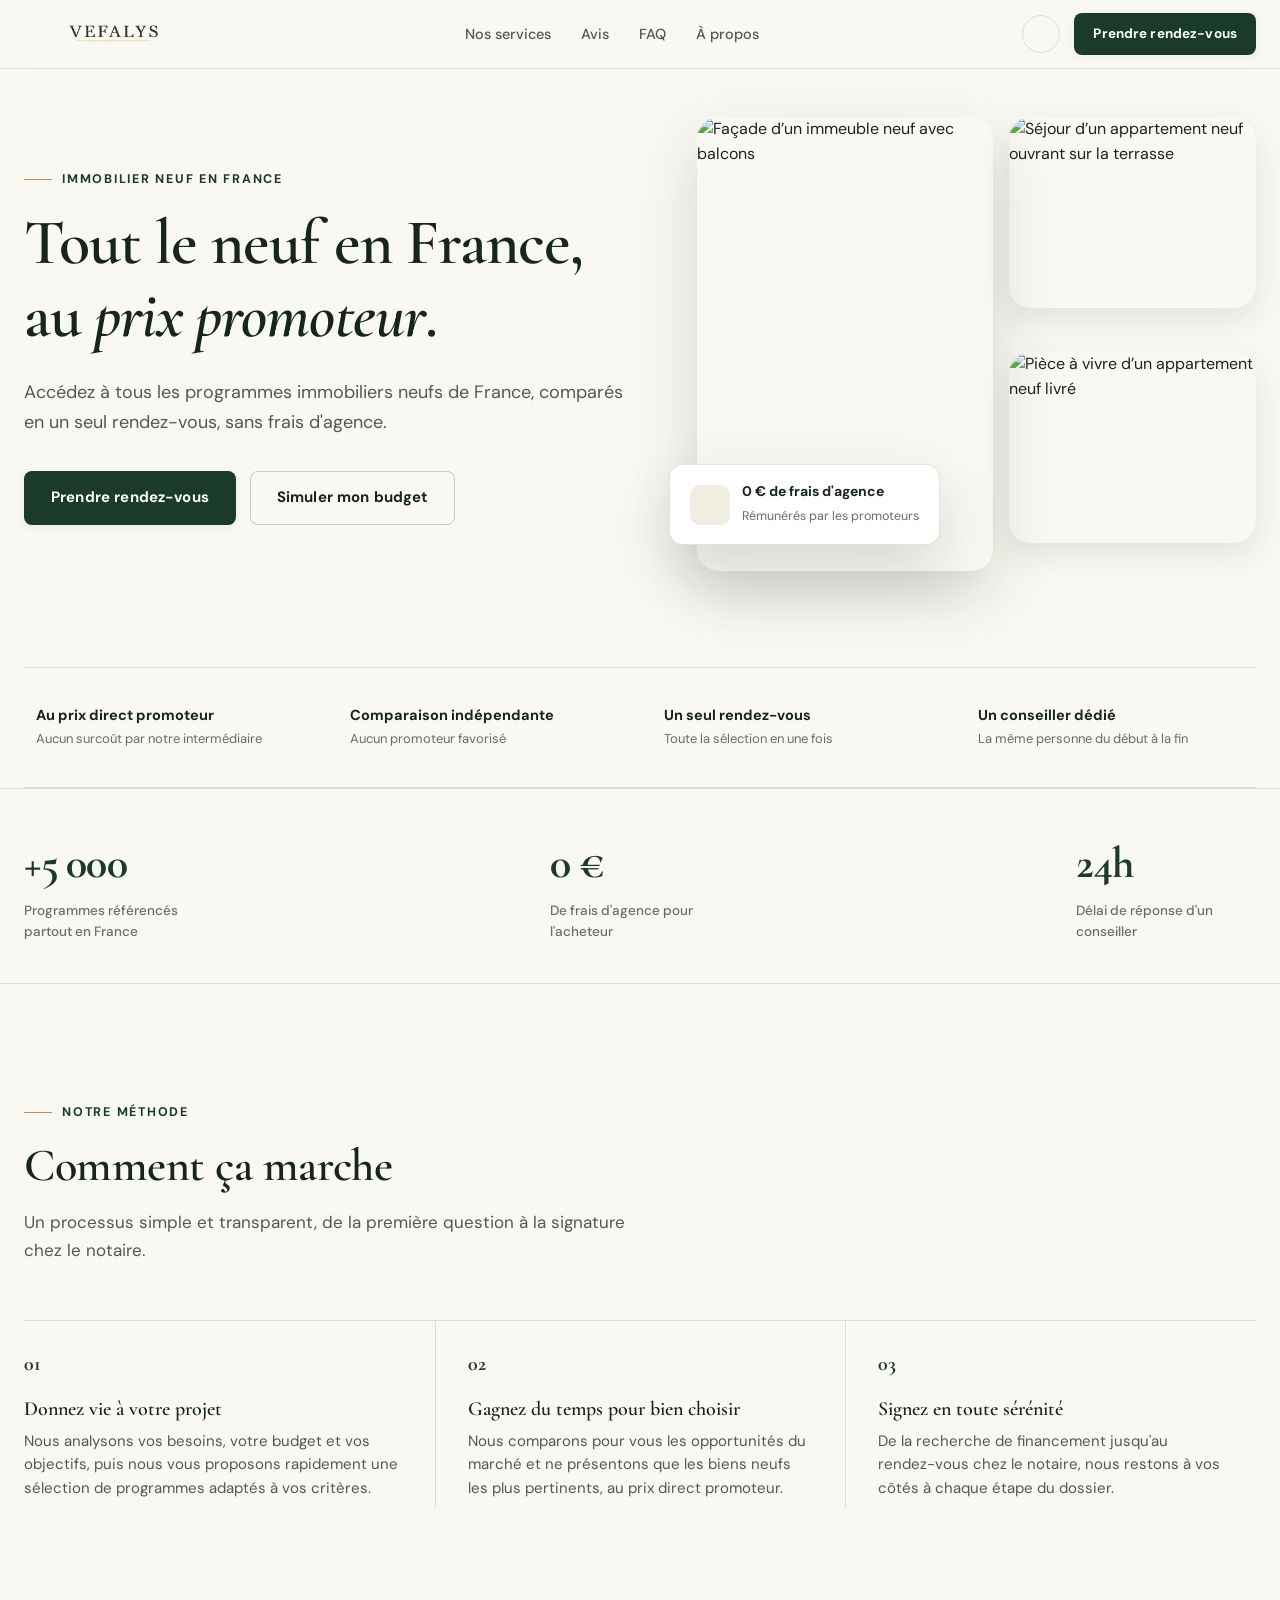
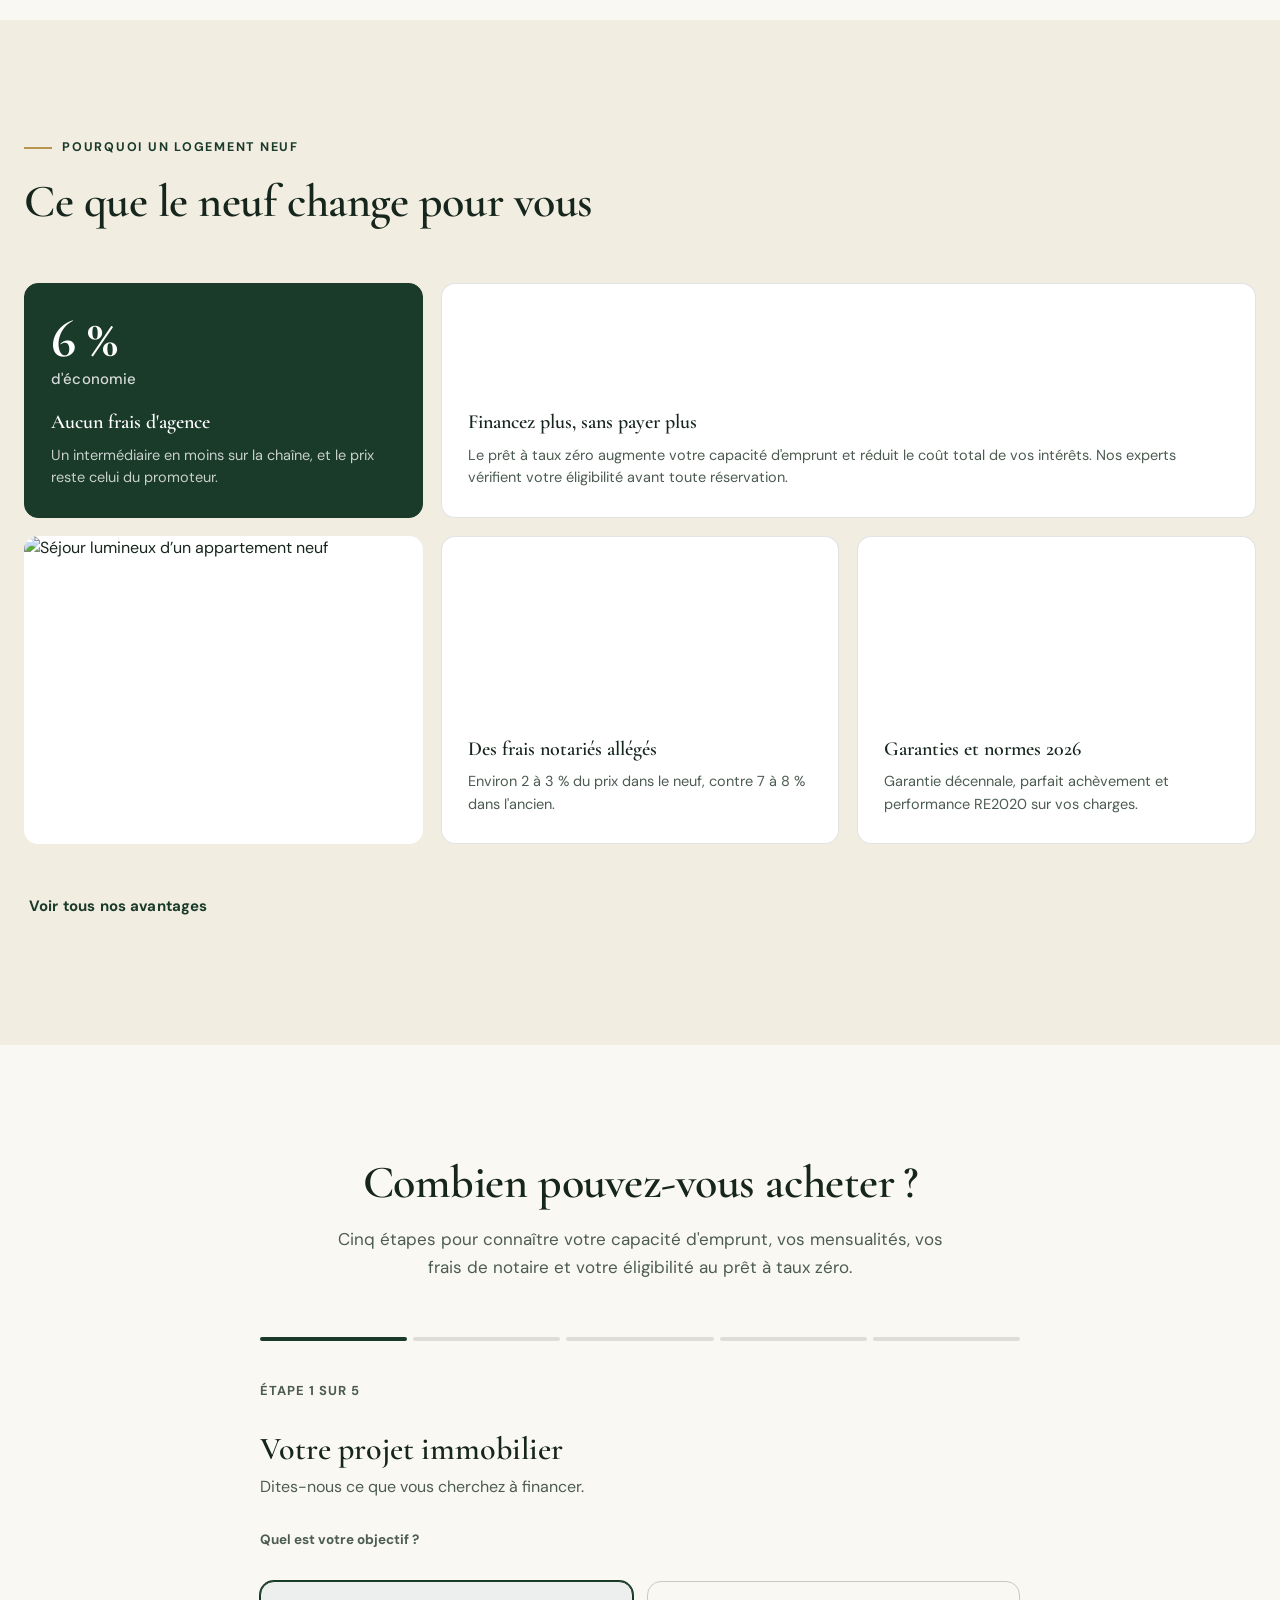
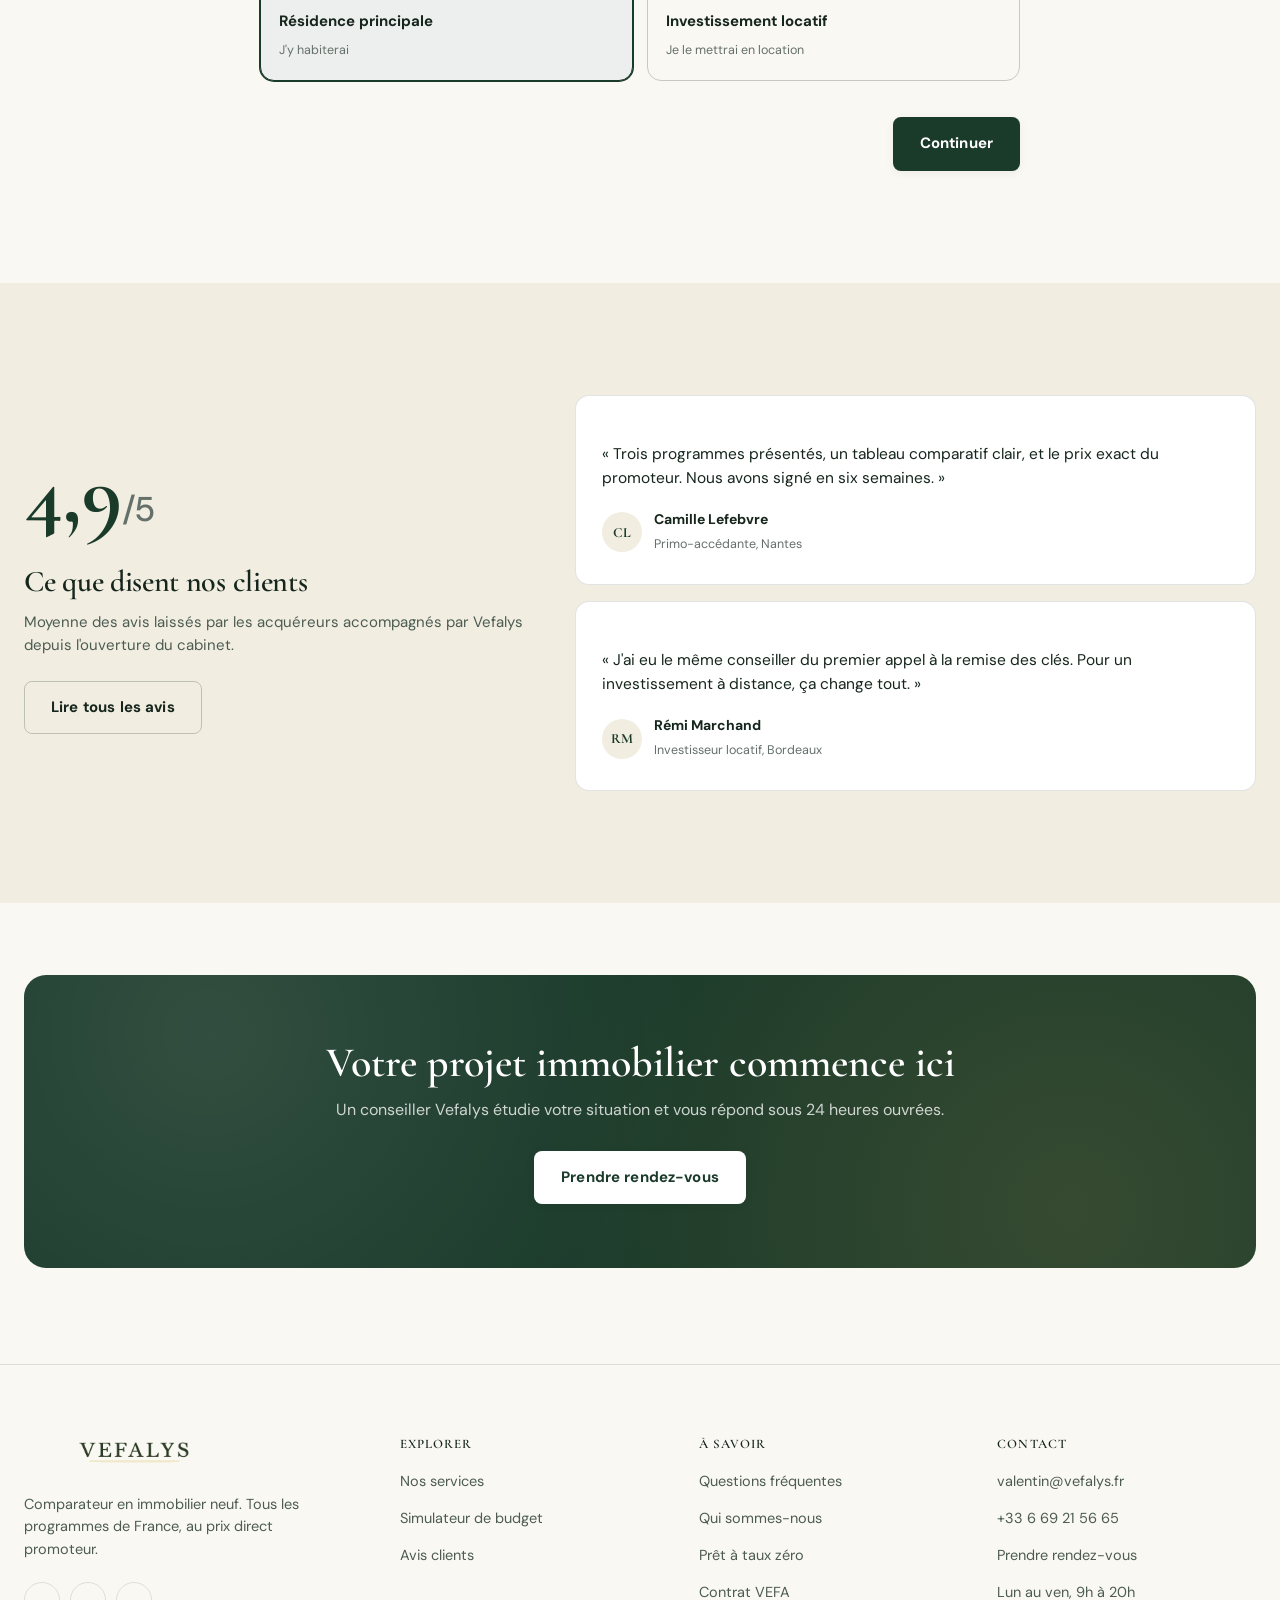
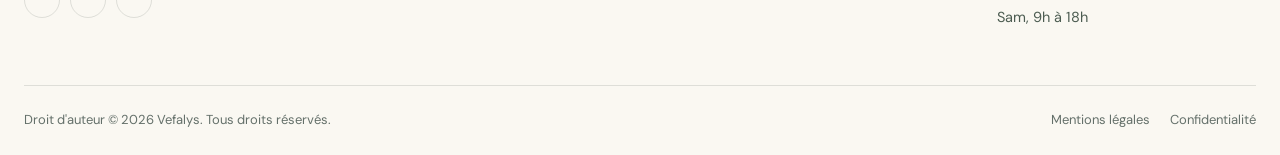
==== index.html @ 4f464bca "Simulateur : case « frais de notaire offerts » Nouvelle case a cocher a l'etape 2, sous le prix du b" ====
<!doctype html>
<html lang="fr">
<head>
<meta charset="utf-8">
<meta name="viewport" content="width=device-width, initial-scale=1">
<title>Vefalys | Immobilier neuf en France au prix promoteur</title>
<meta name="description" content="Accédez à tous les programmes immobiliers neufs de France au prix direct promoteur, sans frais d'agence. Comparaison, financement et accompagnement jusqu'à la signature.">
<link rel="canonical" href="https://vefalys.fr/">
<meta property="og:title" content="Vefalys | Immobilier neuf en France au prix promoteur">
<meta property="og:description" content="Tous les programmes neufs de France, comparés en un seul rendez-vous. Sans frais d'agence.">
<meta property="og:type" content="website">
<meta property="og:locale" content="fr_FR">
<link rel="icon" href="assets/img/favicon.svg" type="image/svg+xml">
<link rel="icon" href="favicon.ico" sizes="32x32">
<link rel="preconnect" href="https://fonts.googleapis.com">
<link rel="preconnect" href="https://fonts.gstatic.com" crossorigin>
<link rel="preconnect" href="https://images.unsplash.com">
<link href="https://fonts.googleapis.com/css2?family=Cormorant+Garamond:ital,wght@0,400;0,500;0,600;0,700;1,600&family=DM+Sans:ital,opsz,wght@0,9..40,400;0,9..40,500;0,9..40,700;1,9..40,400&display=swap" rel="stylesheet">
<link rel="stylesheet" href="https://unpkg.com/@phosphor-icons/web@2.1.1/src/regular/style.css">
<link rel="stylesheet" href="https://unpkg.com/@phosphor-icons/web@2.1.1/src/fill/style.css">
<link rel="stylesheet" href="assets/css/style.css?v=20261028">
<script type="application/ld+json">
{
  "@context": "https://schema.org",
  "@type": "RealEstateAgent",
  "name": "Vefalys",
  "description": "Comparateur en immobilier neuf : accès à tous les programmes neufs de France au prix direct promoteur.",
  "url": "https://vefalys.fr/",
  "telephone": "+33669215665",
  "email": "valentin@vefalys.fr",
  "areaServed": "France",
  "priceRange": "Sans frais d'agence",
  "address": {
    "@type": "PostalAddress",
    "streetAddress": "58 rue de Monceau",
    "postalCode": "75008",
    "addressLocality": "Paris",
    "addressCountry": "FR"
  },
  "openingHours": ["Mo-Fr 09:00-20:00", "Sa 09:00-18:00"]
}
</script>
</head>
<body>
<a class="skip-link" href="#main">Aller au contenu</a>
<div id="header-sentinel"></div>

<header class="site-header">
  <div class="container">
    <a href="index.html" class="brand" aria-label="Vefalys, retour à l'accueil"><img src="assets/img/vefalys.png" alt="Vefalys" width="309" height="45"></a>
    <nav class="main-nav" aria-label="Navigation principale">
      <a href="services.html" data-nav-link>Nos services</a>
      <a href="avis.html" data-nav-link>Avis</a>
      <a href="faq.html" data-nav-link>FAQ</a>
      <a href="a-propos.html" data-nav-link>À propos</a>
    </nav>
    <div class="header-actions">
      <button class="theme-toggle" data-theme-toggle aria-label="Basculer le thème clair ou sombre">
        <i class="ph ph-sun" aria-hidden="true"></i><i class="ph ph-moon" aria-hidden="true"></i>
      </button>
      <a href="contact.html" class="btn btn-primary btn-sm">Prendre rendez-vous</a>
      <button class="nav-toggle" data-nav-toggle aria-label="Ouvrir le menu" aria-expanded="false">
        <span></span><span></span><span></span>
      </button>
    </div>
  </div>
</header>

<nav class="mobile-nav" data-mobile-nav aria-label="Navigation mobile">
  <a href="services.html">Nos services</a>
  <a href="avis.html">Avis clients</a>
  <a href="faq.html">FAQ</a>
  <a href="a-propos.html">À propos</a>
  <a href="contact.html" class="btn btn-primary">Prendre rendez-vous</a>
</nav>

<main id="main">

  <!-- Hero -->
  <section class="hero">
    <div class="container">
      <div class="hero-grid">
        <div class="hero-content" data-reveal>
          <span class="eyebrow">Immobilier neuf en France</span>
          <h1>Tout le neuf en France, au <em>prix promoteur</em>.</h1>
          <p class="lede">Accédez à tous les programmes immobiliers neufs de France, comparés en un seul rendez-vous, sans frais d'agence.</p>
          <div class="hero-actions">
            <a href="contact.html" class="btn btn-primary">Prendre rendez-vous</a>
            <a href="#simulateur" class="btn btn-outline">Simuler mon budget</a>
          </div>
        </div>
        <div class="hero-visual" data-reveal>
          <div class="ph-tall">
            <img src="https://images.unsplash.com/photo-1574362848149-11496d93a7c7?auto=format&fit=crop&w=760&h=1160&q=80"
                 alt="Façade d’un immeuble neuf avec balcons" width="760" height="1160" fetchpriority="high">
          </div>
          <div class="ph-a">
            <img src="https://images.unsplash.com/photo-1503174971373-b1f69850bded?auto=format&fit=crop&w=560&h=430&q=80"
                 alt="Séjour d’un appartement neuf ouvrant sur la terrasse" width="560" height="430">
          </div>
          <div class="ph-b">
            <img src="https://images.unsplash.com/photo-1618221195710-dd6b41faaea6?auto=format&fit=crop&w=560&h=430&q=80"
                 alt="Pièce à vivre d’un appartement neuf livré" width="560" height="430">
          </div>
          <div class="hero-float-card">
            <span class="ico"><i class="ph ph-seal-check" aria-hidden="true"></i></span>
            <div>
              <strong>0 € de frais d'agence</strong>
              <span>Rémunérés par les promoteurs</span>
            </div>
          </div>
        </div>
      </div>
    </div>
  </section>

  <!-- Trust strip -->
  <section>
    <div class="container">
      <ul class="trust-strip" data-reveal-group>
        <li class="trust-item">
          <i class="ph ph-tag" aria-hidden="true"></i>
          <div><strong>Au prix direct promoteur</strong><span>Aucun surcoût par notre intermédiaire</span></div>
        </li>
        <li class="trust-item">
          <i class="ph ph-scales" aria-hidden="true"></i>
          <div><strong>Comparaison indépendante</strong><span>Aucun promoteur favorisé</span></div>
        </li>
        <li class="trust-item">
          <i class="ph ph-calendar-check" aria-hidden="true"></i>
          <div><strong>Un seul rendez-vous</strong><span>Toute la sélection en une fois</span></div>
        </li>
        <li class="trust-item">
          <i class="ph ph-user-focus" aria-hidden="true"></i>
          <div><strong>Un conseiller dédié</strong><span>La même personne du début à la fin</span></div>
        </li>
      </ul>
    </div>
  </section>

  <!-- Stats -->
  <section class="stats-bar">
    <div class="container">
      <div class="stat">
        <div class="num"><span data-count="5000" data-prefix="+">+5 000</span></div>
        <p class="label">Programmes référencés partout en France</p>
      </div>
      <div class="stat">
        <div class="num"><span data-count="0" data-suffix=" €">0 €</span></div>
        <p class="label">De frais d'agence pour l'acheteur</p>
      </div>
      <div class="stat">
        <div class="num"><span data-count="24" data-suffix="h">24h</span></div>
        <p class="label">Délai de réponse d'un conseiller</p>
      </div>
    </div>
  </section>

  <!-- Méthode -->
  <section class="section">
    <div class="container">
      <div class="section-head" data-reveal>
        <span class="eyebrow">Notre méthode</span>
        <h2 class="h-section">Comment ça marche</h2>
        <p class="lede">Un processus simple et transparent, de la première question à la signature chez le notaire.</p>
      </div>
      <div class="steps" data-reveal-group>
        <div class="step">
          <span class="num">01</span>
          <h3>Donnez vie à votre projet</h3>
          <p>Nous analysons vos besoins, votre budget et vos objectifs, puis nous vous proposons rapidement une sélection de programmes adaptés à vos critères.</p>
        </div>
        <div class="step">
          <span class="num">02</span>
          <h3>Gagnez du temps pour bien choisir</h3>
          <p>Nous comparons pour vous les opportunités du marché et ne présentons que les biens neufs les plus pertinents, au prix direct promoteur.</p>
        </div>
        <div class="step">
          <span class="num">03</span>
          <h3>Signez en toute sérénité</h3>
          <p>De la recherche de financement jusqu'au rendez-vous chez le notaire, nous restons à vos côtés à chaque étape du dossier.</p>
        </div>
      </div>
    </div>
  </section>

  <!-- Avantages du neuf -->
  <section class="section" style="background: var(--bg-dim);">
    <div class="container">
      <div class="section-head" data-reveal>
        <span class="eyebrow">Pourquoi un logement neuf</span>
        <h2 class="h-section">Ce que le neuf change pour vous</h2>
      </div>

      <div class="bento" data-reveal-group>
        <div class="bento-cell bento-cell--accent">
          <span class="big">6&#8239;%<small>d'économie</small></span>
          <h3>Aucun frais d'agence</h3>
          <p>Un intermédiaire en moins sur la chaîne, et le prix reste celui du promoteur.</p>
        </div>
        <div class="bento-cell bento-cell--wide">
          <span class="ico"><i class="ph ph-percent" aria-hidden="true"></i></span>
          <h3>Financez plus, sans payer plus</h3>
          <p>Le prêt à taux zéro augmente votre capacité d'emprunt et réduit le coût total de vos intérêts. Nos experts vérifient votre éligibilité avant toute réservation.</p>
        </div>
        <div class="bento-cell bento-cell--media">
          <img src="https://images.unsplash.com/photo-1567767292278-a4f21aa2d36e?auto=format&fit=crop&w=620&h=480&q=78" alt="Séjour lumineux d’un appartement neuf" loading="lazy" width="620" height="480">
        </div>
        <div class="bento-cell">
          <span class="ico"><i class="ph ph-scroll" aria-hidden="true"></i></span>
          <h3>Des frais notariés allégés</h3>
          <p>Environ 2 à 3 % du prix dans le neuf, contre 7 à 8 % dans l'ancien.</p>
        </div>
        <div class="bento-cell">
          <span class="ico"><i class="ph ph-shield-check" aria-hidden="true"></i></span>
          <h3>Garanties et normes 2026</h3>
          <p>Garantie décennale, parfait achèvement et performance RE2020 sur vos charges.</p>
        </div>
      </div>

      <div style="margin-top: 36px;" data-reveal>
        <a href="services.html" class="btn btn-ghost">Voir tous nos avantages <i class="ph ph-arrow-right" aria-hidden="true"></i></a>
      </div>
    </div>
  </section>

  <!-- Simulateur de budget -->
  <section class="section" id="simulateur">
    <div class="container">
      <div class="section-head section-head--center" data-reveal>
        <h2 class="h-section">Combien pouvez-vous acheter&#8239;?</h2>
        <p class="lede">Cinq étapes pour connaître votre capacité d'emprunt, vos mensualités, vos frais de notaire et votre éligibilité au prêt à taux zéro.</p>
      </div>
      <div data-simulateur-mount>
        <noscript>
          <p class="text-center"><a href="financement.html" class="btn btn-primary">Ouvrir le simulateur de budget</a></p>
        </noscript>
      </div>
    </div>
  </section>

  <!-- Avis -->
  <section class="section" style="background: var(--bg-dim);">
    <div class="container">
      <div class="rating-split">
        <div class="rating-block" data-reveal>
          <div class="score">4,9<small>/5</small></div>
          <div class="stars" aria-label="Note de 4,9 sur 5">
            <i class="ph-fill ph-star" aria-hidden="true"></i><i class="ph-fill ph-star" aria-hidden="true"></i><i class="ph-fill ph-star" aria-hidden="true"></i><i class="ph-fill ph-star" aria-hidden="true"></i><i class="ph-fill ph-star-half" aria-hidden="true"></i>
          </div>
          <h2 class="h-section" style="font-size: 30px; margin-bottom: 12px;">Ce que disent nos clients</h2>
          <p>Moyenne des avis laissés par les acquéreurs accompagnés par Vefalys depuis l'ouverture du cabinet.</p>
          <div style="margin-top: 24px;">
            <a href="avis.html" class="btn btn-outline">Lire tous les avis</a>
          </div>
        </div>
        <div class="quote-stack" data-reveal-group>
          <article class="card testimonial-card">
            <div class="stars" aria-label="5 sur 5"><i class="ph-fill ph-star"></i><i class="ph-fill ph-star"></i><i class="ph-fill ph-star"></i><i class="ph-fill ph-star"></i><i class="ph-fill ph-star"></i></div>
            <blockquote>« Trois programmes présentés, un tableau comparatif clair, et le prix exact du promoteur. Nous avons signé en six semaines. »</blockquote>
            <div class="who">
              <span class="avatar">CL</span>
              <div><strong>Camille Lefebvre</strong><span>Primo-accédante, Nantes</span></div>
            </div>
          </article>
          <article class="card testimonial-card">
            <div class="stars" aria-label="5 sur 5"><i class="ph-fill ph-star"></i><i class="ph-fill ph-star"></i><i class="ph-fill ph-star"></i><i class="ph-fill ph-star"></i><i class="ph-fill ph-star"></i></div>
            <blockquote>« J'ai eu le même conseiller du premier appel à la remise des clés. Pour un investissement à distance, ça change tout. »</blockquote>
            <div class="who">
              <span class="avatar">RM</span>
              <div><strong>Rémi Marchand</strong><span>Investisseur locatif, Bordeaux</span></div>
            </div>
          </article>
        </div>
      </div>
    </div>
  </section>

  <!-- CTA -->
  <section class="section--tight" style="padding-bottom: 96px;">
    <div class="container">
      <div class="cta-banner" data-reveal>
        <h2>Votre projet immobilier commence ici</h2>
        <p>Un conseiller Vefalys étudie votre situation et vous répond sous 24 heures ouvrées.</p>
        <a href="contact.html" class="btn btn-primary">Prendre rendez-vous</a>
      </div>
    </div>
  </section>

</main>

<footer class="site-footer">
  <div class="container">
    <div class="footer-grid">
      <div class="footer-brand">
        <a href="index.html" class="brand" aria-label="Vefalys, retour à l'accueil"><img src="assets/img/vefalys.png" alt="Vefalys" width="309" height="45"></a>
        <p>Comparateur en immobilier neuf. Tous les programmes de France, au prix direct promoteur.</p>
        <div class="footer-social">
          <a href="https://www.linkedin.com" aria-label="LinkedIn" rel="noopener"><i class="ph ph-linkedin-logo" aria-hidden="true"></i></a>
          <a href="https://www.instagram.com" aria-label="Instagram" rel="noopener"><i class="ph ph-instagram-logo" aria-hidden="true"></i></a>
          <a href="mailto:valentin@vefalys.fr" aria-label="Envoyer un e-mail"><i class="ph ph-envelope-simple" aria-hidden="true"></i></a>
        </div>
      </div>
      <div class="footer-col">
        <h4>Explorer</h4>
        <ul>
          <li><a href="services.html">Nos services</a></li>
          <li><a href="financement.html">Simulateur de budget</a></li>
          <li><a href="avis.html">Avis clients</a></li>
        </ul>
      </div>
      <div class="footer-col">
        <h4>À savoir</h4>
        <ul>
          <li><a href="faq.html">Questions fréquentes</a></li>
          <li><a href="a-propos.html">Qui sommes-nous</a></li>
          <li><a href="faq.html#financement">Prêt à taux zéro</a></li>
          <li><a href="faq.html#juridique">Contrat VEFA</a></li>
        </ul>
      </div>
      <div class="footer-col">
        <h4>Contact</h4>
        <ul>
          <li><a href="mailto:valentin@vefalys.fr">valentin@vefalys.fr</a></li>
          <li><a href="tel:+33669215665">+33 6 69 21 56 65</a></li>
          <li><a href="contact.html">Prendre rendez-vous</a></li>
          <li><span style="font-size:14.5px;color:var(--ink-soft)">Lun au ven, 9h à 20h<br>Sam, 9h à 18h</span></li>
        </ul>
      </div>
    </div>
    <div class="footer-bottom">
      <span>Droit d'auteur &copy; <span data-year>2026</span> Vefalys. Tous droits réservés.</span>
      <div class="legal-links">
        <a href="mentions-legales.html">Mentions légales</a>
        <a href="confidentialite.html">Confidentialité</a>
      </div>
    </div>
  </div>
</footer>

<script src="assets/js/main.js?v=20261028"></script>
<script src="assets/js/zonage-abc.js?v=20261028"></script>
<script src="assets/js/simulateur.js?v=20261028"></script>
</body>
</html>
---- assets/css/style.css ----
/* ==========================================================================
   Vefalys - Design system
   Brand: deep forest green + Cormorant Garamond (display) + DM Sans (body)
   ========================================================================== */

:root {
  /* Brand palette (light) */
  --bg: #faf8f2;
  --bg-dim: #f1ede1;
  --surface: #ffffff;
  --surface-raised: #ffffff;
  --ink: #16261d;
  --ink-soft: #4c5c51;
  --ink-faint: #64706a;
  --line: rgba(22, 38, 29, 0.12);
  --line-strong: rgba(22, 38, 29, 0.22);

  --forest-950: #0c1a12;
  --forest-900: #132a1d;
  --forest-800: #1a3a2a;
  --forest-700: #234a36;
  --forest-600: #2d5c44;
  --forest-500: #3c7154;

  --amber: #b8944f;
  --amber-soft: #e4d4ab;
  --rose: #9a4b3f;

  --accent: var(--forest-800);
  --accent-ink: #ffffff;
  --on-accent-soft: rgba(255, 255, 255, 0.78);

  --success: #2d5c44;
  --error: #9a3f3f;

  --radius-sm: 8px;
  --radius-md: 14px;
  --radius-lg: 22px;
  --radius-full: 999px;

  --shadow-sm: 0 2px 10px rgba(19, 42, 29, 0.06);
  --shadow-md: 0 12px 32px rgba(19, 42, 29, 0.10);
  --shadow-lg: 0 24px 64px rgba(19, 42, 29, 0.16);

  --font-display: "Cormorant Garamond", "Iowan Old Style", serif;
  --font-body: "DM Sans", "Segoe UI", system-ui, sans-serif;

  --container: 1280px;
  --ease: cubic-bezier(0.16, 1, 0.3, 1);
}

:root[data-theme="dark"] {
  --bg: #0e1912;
  --bg-dim: #0a140e;
  --surface: #14251b;
  --surface-raised: #182b20;
  --ink: #f2f0e6;
  --ink-soft: #b9c4ba;
  --ink-faint: #93a099;
  --line: rgba(242, 240, 230, 0.12);
  --line-strong: rgba(242, 240, 230, 0.22);

  --accent: #4f8567;
  --accent-ink: #0c1a12;
  --on-accent-soft: rgba(12, 26, 18, 0.72);

  --error: #e0918d;
  --amber: #d8b978;
  --shadow-sm: 0 2px 10px rgba(0, 0, 0, 0.24);
  --shadow-md: 0 12px 32px rgba(0, 0, 0, 0.32);
  --shadow-lg: 0 24px 64px rgba(0, 0, 0, 0.5);
}

/* Le thème clair est le défaut du site : le sombre ne s'applique qu'au choix
   explicite du visiteur, jamais d'après la préférence du système. */

/* ---------- Reset ---------- */
*, *::before, *::after { box-sizing: border-box; }
* { margin: 0; }
html { scroll-behavior: smooth; scroll-padding-top: 100px; -webkit-text-size-adjust: 100%; }
@media (prefers-reduced-motion: reduce) {
  html { scroll-behavior: auto; }
  *, *::before, *::after {
    animation-duration: 0.01ms !important;
    animation-iteration-count: 1 !important;
    transition-duration: 0.01ms !important;
    scroll-behavior: auto !important;
  }
}
body {
  font-family: var(--font-body);
  background: var(--bg);
  color: var(--ink);
  line-height: 1.55;
  -webkit-font-smoothing: antialiased;
  overflow-x: hidden;
  transition: background 0.4s var(--ease), color 0.4s var(--ease);
}
img, picture, video { max-width: 100%; display: block; }
[hidden] { display: none !important; }
a { color: inherit; text-decoration: none; }
button { font: inherit; color: inherit; background: none; border: none; cursor: pointer; }
input, textarea, select { font: inherit; color: inherit; }
ul { list-style: none; padding: 0; }
h1, h2, h3, h4 { font-family: var(--font-display); font-weight: 600; line-height: 1.12; color: var(--ink); }
svg { display: block; }

::selection { background: var(--accent); color: var(--accent-ink); }

/* ---------- Layout ---------- */
.container {
  width: 100%;
  max-width: var(--container);
  margin-inline: auto;
  padding-inline: 24px;
}
@media (max-width: 640px) {
  .container { padding-inline: 20px; }
}

section { position: relative; }
.section { padding-block: 112px; }
.section--tight { padding-block: 72px; }
@media (max-width: 900px) {
  .section { padding-block: 72px; }
  .section--tight { padding-block: 48px; }
}

.section-head {
  max-width: 640px;
  margin-bottom: 56px;
}
.section-head--center { margin-inline: auto; text-align: center; }
@media (max-width: 640px) {
  .section-head { margin-bottom: 36px; }
}

.eyebrow {
  display: inline-flex;
  align-items: center;
  gap: 10px;
  font-size: 12.5px;
  font-weight: 700;
  letter-spacing: 0.14em;
  text-transform: uppercase;
  color: var(--accent);
  margin-bottom: 18px;
}
.eyebrow::before {
  content: "";
  width: 28px;
  height: 1.5px;
  background: var(--amber);
}

h2.h-section {
  font-size: clamp(30px, 4vw, 46px);
  letter-spacing: -0.01em;
}
p.lede {
  margin-top: 16px;
  font-size: 17px;
  color: var(--ink-soft);
  max-width: 58ch;
  line-height: 1.65;
}
.section-head--center p.lede { margin-inline: auto; }

.grid { display: grid; gap: 24px; }
.grid-2 { grid-template-columns: repeat(2, 1fr); }
.grid-3 { grid-template-columns: repeat(3, 1fr); }
.grid-4 { grid-template-columns: repeat(4, 1fr); }
@media (max-width: 980px) {
  .grid-3, .grid-4 { grid-template-columns: repeat(2, 1fr); }
}
@media (max-width: 640px) {
  .grid-2, .grid-3, .grid-4 { grid-template-columns: 1fr; }
}

/* ---------- Buttons ---------- */
.btn {
  display: inline-flex;
  align-items: center;
  justify-content: center;
  gap: 8px;
  white-space: nowrap;
  padding: 14px 26px;
  border-radius: var(--radius-sm);
  font-size: 15px;
  font-weight: 700;
  letter-spacing: 0.01em;
  transition: transform 0.35s var(--ease), box-shadow 0.35s var(--ease), background 0.3s var(--ease), border-color 0.3s var(--ease), color 0.3s var(--ease);
  border: 1.5px solid transparent;
}
.btn:active { transform: scale(0.97); }
.btn-primary {
  background: var(--accent);
  color: var(--accent-ink);
  box-shadow: var(--shadow-sm);
}
.btn-primary:hover { transform: translateY(-2px); box-shadow: var(--shadow-md); }
.btn-outline {
  background: transparent;
  border-color: var(--line-strong);
  color: var(--ink);
}
.btn-outline:hover { border-color: var(--accent); background: var(--surface); transform: translateY(-2px); }
.btn-ghost {
  background: transparent;
  color: var(--accent);
  padding-inline: 4px;
}
.btn-ghost svg { transition: transform 0.3s var(--ease); }
.btn-ghost:hover svg { transform: translateX(4px); }
.btn-sm { padding: 10px 18px; font-size: 13.5px; }
.btn-block { width: 100%; }
.btn[disabled] { opacity: 0.5; cursor: not-allowed; }
.btn[disabled]:hover { transform: none; box-shadow: none; }

/* ---------- Header ---------- */
.site-header {
  position: sticky;
  top: 0;
  z-index: 100;
  background: color-mix(in srgb, var(--bg) 88%, transparent);
  backdrop-filter: blur(14px) saturate(140%);
  -webkit-backdrop-filter: blur(14px) saturate(140%);
  border-bottom: 1px solid transparent;
  transition: border-color 0.4s var(--ease), background 0.4s var(--ease), padding 0.35s var(--ease);
}
.site-header .container {
  display: flex;
  align-items: center;
  justify-content: space-between;
  height: 84px;
  transition: height 0.35s var(--ease);
}
.site-header.is-scrolled { border-bottom-color: var(--line); }
.site-header.is-scrolled .container { height: 68px; }

.brand {
  display: inline-flex;
  align-items: center;
  flex-shrink: 0;
  transition: opacity 0.3s var(--ease);
}
.brand:hover { opacity: 0.78; }
.brand img {
  height: 30px;
  width: auto;
  transition: height 0.35s var(--ease);
}
.site-header.is-scrolled .brand img { height: 26px; }
.site-footer .brand img { height: 32px; }
.mobile-nav .brand img { height: 28px; }
@media (max-width: 640px) {
  .brand img, .site-footer .brand img { height: 26px; }
}
/* Le logo est un lettrage vert foncé : on l'éclaircit sur fond sombre. */
:root[data-theme="dark"] .brand img { filter: invert(1) hue-rotate(180deg) brightness(1.65); }

.main-nav { display: flex; align-items: center; gap: 30px; }
.main-nav a {
  font-size: 14.5px;
  font-weight: 500;
  color: var(--ink-soft);
  position: relative;
  padding-block: 4px;
  transition: color 0.25s var(--ease);
}
.main-nav a::after {
  content: "";
  position: absolute;
  left: 0; right: 100%;
  bottom: -2px;
  height: 1.5px;
  background: var(--accent);
  transition: right 0.3s var(--ease);
}
.main-nav a:hover { color: var(--ink); }
.main-nav a:hover::after, .main-nav a.is-active::after { right: 0; }
.main-nav a.is-active { color: var(--ink); font-weight: 700; }

.header-actions { display: flex; align-items: center; gap: 14px; }

.theme-toggle {
  width: 38px; height: 38px;
  display: grid; place-items: center;
  border-radius: var(--radius-full);
  border: 1px solid var(--line);
  color: var(--ink-soft);
  transition: border-color 0.3s var(--ease), color 0.3s var(--ease), transform 0.3s var(--ease);
}
.theme-toggle:hover { color: var(--accent); border-color: var(--accent); transform: rotate(14deg); }
.theme-toggle .ph-moon { display: none; }
:root[data-theme="dark"] .theme-toggle .ph-sun { display: none; }
:root[data-theme="dark"] .theme-toggle .ph-moon { display: block; }

.nav-toggle {
  display: none;
  width: 42px; height: 42px;
  border-radius: var(--radius-sm);
  border: 1px solid var(--line);
  align-items: center; justify-content: center;
  flex-direction: column; gap: 4px;
}
.nav-toggle span {
  width: 18px; height: 1.6px;
  background: var(--ink);
  transition: transform 0.3s var(--ease), opacity 0.3s var(--ease);
}
.nav-toggle.is-open span:nth-child(1) { transform: translateY(5.6px) rotate(45deg); }
.nav-toggle.is-open span:nth-child(2) { opacity: 0; }
.nav-toggle.is-open span:nth-child(3) { transform: translateY(-5.6px) rotate(-45deg); }

@media (max-width: 980px) {
  .main-nav { display: none; }
  .header-actions .btn-primary { display: none; }
  .nav-toggle { display: flex; }
}

.mobile-nav {
  position: fixed;
  inset: 0;
  z-index: 99;
  background: var(--bg);
  padding: 100px 28px 40px;
  display: flex;
  flex-direction: column;
  gap: 28px;
  transform: translateY(-100%);
  opacity: 0;
  visibility: hidden;
  transition: transform 0.5s var(--ease), opacity 0.4s var(--ease), visibility 0.5s;
}
.mobile-nav.is-open { transform: translateY(0); opacity: 1; visibility: visible; }
/* Le bouton d'appel echappe au style des liens du menu, sinon il herite
   de la couleur du texte et devient illisible sur son fond vert. */
.mobile-nav a:not(.btn) {
  font-family: var(--font-display);
  font-size: 30px;
  font-weight: 600;
  color: var(--ink);
  border-bottom: 1px solid var(--line);
  padding-bottom: 18px;
}
.mobile-nav .btn { margin-top: 8px; align-self: flex-start; }

/* ---------- Hero ---------- */
.hero {
  padding-top: clamp(28px, 4vw, 48px);
  padding-bottom: 96px;
}
.hero-grid {
  display: grid;
  grid-template-columns: 1.05fr 0.95fr;
  gap: 56px;
  align-items: center;
}
@media (max-width: 980px) {
  .hero-grid { grid-template-columns: 1fr; gap: 40px; }
}

.hero-content h1 {
  font-size: clamp(38px, 5.1vw, 64px);
  letter-spacing: -0.015em;
}
.hero-content h1 { line-height: 1.14; }
/* italique: garde la garde au sol pour les jambages (p, y, q) */
.hero-content h1 em { font-style: italic; font-weight: 600; padding-bottom: 0.08em; display: inline-block; }
.hero-content p.lede { font-size: 18px; margin-top: 20px; }

.hero-checks { margin-top: 28px; display: grid; gap: 12px; }
.hero-checks li { display: flex; align-items: center; gap: 10px; font-size: 15px; color: var(--ink-soft); font-weight: 500; }
.hero-checks .ph-check-circle { color: var(--accent); font-size: 19px; flex-shrink: 0; }

.hero-actions { display: flex; gap: 14px; margin-top: 34px; flex-wrap: wrap; }

.hero-visual {
  position: relative;
  display: grid;
  grid-template-columns: 1.2fr 1fr;
  gap: 16px;
}
.hero-visual .ph-tall {
  grid-row: span 2;
  border-radius: var(--radius-lg);
  overflow: hidden;
  box-shadow: var(--shadow-lg);
  aspect-ratio: 3/4.6;
}
.hero-visual .ph-a, .hero-visual .ph-b {
  border-radius: var(--radius-lg);
  overflow: hidden;
  box-shadow: var(--shadow-md);
  aspect-ratio: 4/3.1;
}
.hero-visual img { width: 100%; height: 100%; object-fit: cover; transition: transform 0.8s var(--ease); }
.hero-visual a:hover img, .hero-visual div:hover img { transform: scale(1.05); }

.hero-float-card {
  position: absolute;
  left: -28px;
  bottom: 26px;
  background: var(--surface);
  border-radius: var(--radius-md);
  box-shadow: var(--shadow-lg);
  padding: 16px 20px;
  display: flex;
  align-items: center;
  gap: 12px;
  border: 1px solid var(--line);
}
@media (max-width: 980px) {
  .hero-float-card { left: 16px; }
}
@media (max-width: 640px) {
  .hero-float-card { display: none; }
}
.hero-float-card .ico { width: 40px; height: 40px; border-radius: 10px; background: var(--bg-dim); display: grid; place-items: center; color: var(--accent); font-size: 20px; }
.hero-float-card strong { display: block; font-size: 14px; }
.hero-float-card span { font-size: 12.5px; color: var(--ink-faint); }

/* ---------- Stats ---------- */
.stats-bar {
  border-top: 1px solid var(--line);
  border-bottom: 1px solid var(--line);
  padding-block: 40px;
}
.stats-bar .container { display: flex; justify-content: space-between; flex-wrap: wrap; gap: 32px; }
.stat { text-align: left; }
.stat .num {
  font-family: var(--font-display);
  font-size: clamp(30px, 4vw, 44px);
  font-weight: 700;
  color: var(--accent);
  letter-spacing: -0.02em;
}
.stat .label { font-size: 13.5px; color: var(--ink-faint); font-weight: 500; margin-top: 4px; max-width: 20ch; }

/* ---------- Steps / process ---------- */
.steps {
  display: grid;
  grid-template-columns: repeat(3, 1fr);
  gap: 0;
  counter-reset: step;
}
@media (max-width: 900px) {
  .steps { grid-template-columns: 1fr; }
}
.step {
  padding: 8px 32px 8px 0;
  border-top: 1.5px solid var(--line);
  padding-top: 28px;
  position: relative;
}
.steps .step + .step { border-left: 1.5px solid var(--line); padding-left: 32px; }
@media (max-width: 900px) {
  /* Meme specificite que la regle desktop, sinon le retrait de 32 px
     subsiste et decale les etapes 2 et 3 par rapport a la premiere. */
  .steps .step + .step { border-left: none; padding-left: 0; }
  .step { padding-right: 0; }
}
.step .num {
  font-family: var(--font-display);
  font-size: 20px;
  font-weight: 700;
  color: var(--accent);
  display: block;
  margin-bottom: 18px;
}
.step h3 { font-size: 20px; margin-bottom: 10px; }
.step p { color: var(--ink-soft); font-size: 15px; }

/* ---------- Cards ---------- */
.card {
  background: var(--surface);
  border: 1px solid var(--line);
  border-radius: var(--radius-md);
  transition: transform 0.4s var(--ease), box-shadow 0.4s var(--ease), border-color 0.4s var(--ease);
}
.card:hover { transform: translateY(-5px); box-shadow: var(--shadow-md); border-color: var(--line-strong); }

.value-card { padding: 30px 26px; }
.value-card .ico {
  width: 46px; height: 46px;
  border-radius: 12px;
  background: var(--bg-dim);
  color: var(--accent);
  display: grid; place-items: center;
  font-size: 22px;
  margin-bottom: 20px;
}
.value-card h3 { font-size: 18px; margin-bottom: 8px; }
.value-card p { font-size: 14.5px; color: var(--ink-soft); }

.service-row {
  display: grid;
  grid-template-columns: 0.4fr 1fr 1fr;
  gap: 40px;
  padding-block: 52px;
  border-top: 1px solid var(--line);
  align-items: start;
}
.service-row:last-child { border-bottom: 1px solid var(--line); }
@media (max-width: 900px) {
  .service-row { grid-template-columns: 1fr; gap: 18px; }
}
.service-row .service-num { font-family: var(--font-display); font-size: 15px; font-weight: 700; color: var(--accent); letter-spacing: 0.05em; }
.service-row h3 { font-size: 26px; margin-bottom: 14px; }
.service-row .service-desc p { color: var(--ink-soft); margin-bottom: 12px; }
.service-row .service-list { display: grid; gap: 10px; }
.service-row .service-list li { display: flex; gap: 10px; font-size: 14.5px; color: var(--ink-soft); align-items: flex-start; }
.service-row .service-list .ph-check-circle { color: var(--accent); font-size: 17px; margin-top: 2px; flex-shrink: 0; }

.team-card { padding: 28px 24px; text-align: left; }
.team-card .avatar {
  width: 72px; height: 72px;
  border-radius: var(--radius-full);
  background: var(--accent);
  color: var(--accent-ink);
  display: grid; place-items: center;
  overflow: hidden;
  font-family: var(--font-display);
  font-weight: 700;
  font-size: 22px;
  margin-bottom: 18px;
}
.team-card .avatar img { width: 100%; height: 100%; object-fit: cover; }

/* Deux fiches seulement : on borne la largeur pour qu'elles gardent
   des proportions de carte et non de banniere. */
.team-grid { max-width: 840px; }
.team-card h3 { font-size: 18px; }
.team-card .role { color: var(--accent); font-size: 13px; font-weight: 700; text-transform: uppercase; letter-spacing: 0.06em; margin-top: 2px; margin-bottom: 12px; }
.team-card p { font-size: 14.5px; color: var(--ink-soft); }

.testimonial-card { padding: 28px 26px; display: flex; flex-direction: column; gap: 18px; }
.testimonial-card .stars { display: flex; gap: 3px; color: var(--amber); font-size: 16px; }
.stars .is-empty { color: var(--line-strong); }
.testimonial-card blockquote { font-size: 15.5px; color: var(--ink); line-height: 1.6; }
.testimonial-card .who { display: flex; align-items: center; gap: 12px; margin-top: auto; }
.testimonial-card .who .avatar {
  width: 40px; height: 40px; border-radius: var(--radius-full);
  background: var(--bg-dim); color: var(--accent);
  display: grid; place-items: center; font-weight: 700; font-size: 14px; font-family: var(--font-display);
}
.testimonial-card .who strong { display: block; font-size: 14px; }
.testimonial-card .who span { font-size: 12.5px; color: var(--ink-faint); }

.empty-state {
  text-align: center;
  padding: 80px 20px;
  border: 1.5px dashed var(--line-strong);
  border-radius: var(--radius-lg);
}
.empty-state .ico { font-size: 40px; color: var(--ink-faint); margin-bottom: 18px; }
.empty-state h3 { font-size: 22px; margin-bottom: 8px; }
.empty-state p { color: var(--ink-soft); margin-bottom: 20px; }

/* ---------- Forms ---------- */
.field { display: grid; gap: 8px; margin-bottom: 20px; }
.field label { font-size: 13.5px; font-weight: 700; color: var(--ink); }

.field .hint { font-size: 12.5px; color: var(--ink-faint); }
/* Les colonnes d'une ligne de formulaire alignent leurs champs par le haut,
   pour qu'un champ sans aide n'etire pas la ligne. */
.row-2 > .field { align-content: start; margin-bottom: 0; }
.row-2 { margin-bottom: 20px; }
.field .error-msg { font-size: 12.5px; color: var(--error); display: none; align-items: center; gap: 5px; }
.field.has-error .error-msg { display: flex; }
.field.has-error input, .field.has-error select, .field.has-error textarea { border-color: var(--error); }

.input, textarea.input, select.input {
  width: 100%;
  padding: 13px 16px;
  border-radius: var(--radius-sm);
  border: 1.5px solid var(--line-strong);
  background: var(--surface);
  color: var(--ink);
  font-size: 15px;
  transition: border-color 0.25s var(--ease), box-shadow 0.25s var(--ease);
}
.input::placeholder { color: var(--ink-faint); }
.input:focus, textarea.input:focus, select.input:focus {
  outline: none;
  border-color: var(--accent);
  box-shadow: 0 0 0 4px color-mix(in srgb, var(--accent) 16%, transparent);
}
select.input { appearance: none; background-image: url("data:image/svg+xml,%3Csvg xmlns='http://www.w3.org/2000/svg' width='14' height='9'%3E%3Cpath d='M1 1l6 6 6-6' stroke='%234c5c51' stroke-width='1.6' fill='none' stroke-linecap='round'/%3E%3C/svg%3E"); background-repeat: no-repeat; background-position: right 16px center; padding-right: 40px; }
.row-2 { display: grid; grid-template-columns: 1fr 1fr; gap: 18px; }
@media (max-width: 560px) {
  .row-2 { grid-template-columns: 1fr; }
}

.group-label { font-size: 13.5px; font-weight: 700; color: var(--ink); margin-bottom: 12px; }

.zone-resolue {
  font-family: var(--font-display);
  font-size: 26px;
  font-weight: 700;
  color: var(--accent);
  line-height: 1.2;
}
.lien-sobre {
  padding: 0;
  font-size: 12.5px;
  font-weight: 600;
  color: var(--accent);
  text-decoration: underline;
}
.lien-sobre:hover { opacity: 0.75; }

/* Choice tiles (simulator) */
.tile-group { display: grid; grid-template-columns: repeat(3, 1fr); gap: 14px; }
@media (max-width: 640px) {
  .tile-group { grid-template-columns: 1fr; }
}
.tile-group.tile-2 { grid-template-columns: repeat(2, 1fr); }
.tile {
  position: relative;
  border: 1.5px solid var(--line-strong);
  border-radius: var(--radius-md);
  padding: 20px 18px;
  cursor: pointer;
  transition: border-color 0.25s var(--ease), background 0.25s var(--ease), transform 0.2s var(--ease);
  display: flex; flex-direction: column; gap: 8px;
}
.tile:hover { border-color: var(--accent); transform: translateY(-2px); }
.tile input { position: absolute; opacity: 0; pointer-events: none; }
.tile .ico { font-size: 22px; color: var(--accent); }
.tile strong { font-size: 15px; }
.tile span { font-size: 12.5px; color: var(--ink-faint); }
.tile.is-selected { border-color: var(--accent); background: color-mix(in srgb, var(--accent) 8%, var(--surface)); box-shadow: 0 0 0 1px var(--accent); }
.tile:focus-within { border-color: var(--accent); box-shadow: 0 0 0 4px color-mix(in srgb, var(--accent) 18%, transparent); }

/* ---------- Case à cocher ---------- */
.check {
  display: flex;
  align-items: flex-start;
  gap: 12px;
  border: 1.5px solid var(--line-strong);
  border-radius: var(--radius-md);
  padding: 16px 18px;
  cursor: pointer;
  transition: border-color 0.25s var(--ease), background 0.25s var(--ease);
}
.check:hover { border-color: var(--accent); }
.check:focus-within { border-color: var(--accent); box-shadow: 0 0 0 4px color-mix(in srgb, var(--accent) 18%, transparent); }
.check input { position: absolute; opacity: 0; pointer-events: none; }
.check .box {
  flex: none;
  width: 20px; height: 20px;
  margin-top: 1px;
  border: 1.5px solid var(--line-strong);
  border-radius: var(--radius-sm);
  display: grid;
  place-items: center;
  color: transparent;
  font-size: 13px;
  transition: all 0.2s var(--ease);
}
.check input:checked ~ .box {
  background: var(--accent);
  border-color: var(--accent);
  color: var(--accent-ink);
}
.check .txt strong { display: block; font-size: 14.5px; font-weight: 700; }
.check .txt span { font-size: 12.5px; color: var(--ink-faint); }
.check:has(input:checked) {
  border-color: var(--accent);
  background: color-mix(in srgb, var(--accent) 8%, var(--surface));
}

/* ---------- FAQ ---------- */
.faq-filters { display: flex; gap: 10px; flex-wrap: wrap; margin-bottom: 36px; }
.faq-chip {
  padding: 9px 18px;
  border-radius: var(--radius-full);
  border: 1.5px solid var(--line-strong);
  font-size: 13.5px;
  font-weight: 600;
  color: var(--ink-soft);
  transition: all 0.25s var(--ease);
}
.faq-chip:hover { border-color: var(--accent); color: var(--ink); }
.faq-chip.is-active { background: var(--accent); border-color: var(--accent); color: var(--accent-ink); }

.faq-list { border-top: 1px solid var(--line); }
.faq-item { border-bottom: 1px solid var(--line); }
.faq-item summary {
  list-style: none;
  display: flex; align-items: center; justify-content: space-between; gap: 20px;
  padding: 24px 4px;
  cursor: pointer;
  font-size: 17px;
  font-weight: 600;
}
.faq-item summary::-webkit-details-marker { display: none; }
.faq-item .plus { width: 26px; height: 26px; flex-shrink: 0; border-radius: var(--radius-full); border: 1.5px solid var(--line-strong); display: grid; place-items: center; position: relative; transition: transform 0.35s var(--ease), border-color 0.3s var(--ease); }
.faq-item .plus::before, .faq-item .plus::after { content: ""; position: absolute; background: var(--ink-soft); transition: transform 0.3s var(--ease), opacity 0.3s var(--ease); }
.faq-item .plus::before { width: 10px; height: 1.4px; }
.faq-item .plus::after { width: 1.4px; height: 10px; }
.faq-item[open] .plus { border-color: var(--accent); transform: rotate(180deg); }
.faq-item[open] .plus::after { opacity: 0; }
.faq-item .faq-a { padding: 0 4px 26px; color: var(--ink-soft); font-size: 15px; max-width: 68ch; line-height: 1.7; }
.faq-item[open] summary { color: var(--accent); }

/* ---------- CTA banner ---------- */
.cta-banner {
  background: var(--forest-800);
  color: #fff;
  border-radius: var(--radius-lg);
  overflow: hidden;
  position: relative;
  padding: 64px 48px;
  text-align: center;
}
:root[data-theme="dark"] .cta-banner { background: var(--surface-raised); border: 1px solid var(--line-strong); }
.cta-banner::before {
  content: "";
  position: absolute; inset: 0;
  background: radial-gradient(circle at 15% 20%, rgba(255,255,255,0.10), transparent 45%),
              radial-gradient(circle at 85% 80%, rgba(184,148,79,0.18), transparent 50%);
  pointer-events: none;
}
.cta-banner h2 { color: #fff; font-size: clamp(28px, 3.6vw, 42px); position: relative; }
:root[data-theme="dark"] .cta-banner h2 { color: var(--ink); }
.cta-banner p { color: rgba(255,255,255,0.78); margin-top: 12px; position: relative; }
:root[data-theme="dark"] .cta-banner p { color: var(--ink-soft); }
.cta-banner .btn-primary { margin-top: 28px; background: #fff; color: var(--forest-800); position: relative; }
:root[data-theme="dark"] .cta-banner .btn-primary { background: var(--accent); color: var(--accent-ink); }

/* ---------- Footer ---------- */
.site-footer { border-top: 1px solid var(--line); padding-top: 72px; }
.footer-grid {
  display: grid;
  grid-template-columns: 1.3fr 1fr 1fr 1fr;
  gap: 40px;
  padding-bottom: 56px;
}
@media (max-width: 900px) {
  .footer-grid { grid-template-columns: 1fr 1fr; }
}
@media (max-width: 560px) {
  .footer-grid { grid-template-columns: 1fr; }
}
.footer-brand p { color: var(--ink-soft); font-size: 14.5px; margin-top: 16px; max-width: 32ch; }
.footer-social { display: flex; gap: 10px; margin-top: 22px; }
.footer-social a { width: 36px; height: 36px; border-radius: var(--radius-full); border: 1px solid var(--line); display: grid; place-items: center; color: var(--ink-soft); transition: all 0.25s var(--ease); }
.footer-social a:hover { color: var(--accent-ink); background: var(--accent); border-color: var(--accent); }
.footer-col h4 { font-size: 13px; text-transform: uppercase; letter-spacing: 0.08em; color: var(--ink); margin-bottom: 18px; }
.footer-col ul { display: grid; gap: 12px; }
.footer-col a { font-size: 14.5px; color: var(--ink-soft); transition: color 0.25s var(--ease); }
.footer-col a:hover { color: var(--accent); }
.footer-bottom {
  border-top: 1px solid var(--line);
  padding-block: 24px;
  display: flex; justify-content: space-between; align-items: center; flex-wrap: wrap; gap: 12px;
  font-size: 13px; color: var(--ink-faint);
}
.footer-bottom .legal-links { display: flex; gap: 20px; }

/* ---------- Breadcrumb / page header ---------- */
.page-head { padding-top: 44px; padding-bottom: 20px; }
.page-head h1 { font-size: clamp(34px, 4.4vw, 54px); }
.crumbs { display: flex; align-items: center; gap: 8px; font-size: 13px; color: var(--ink-faint); margin-bottom: 18px; }
.crumbs a:hover { color: var(--accent); }

/* ---------- Sidebar coords (contact) ---------- */
.coord-item { display: flex; gap: 16px; padding: 20px 0; border-top: 1px solid var(--line); }
.coord-item .ico { width: 44px; height: 44px; border-radius: 12px; background: var(--bg-dim); color: var(--accent); display: grid; place-items: center; font-size: 20px; flex-shrink: 0; }
.coord-item strong { display: block; font-size: 12px; text-transform: uppercase; letter-spacing: 0.06em; color: var(--ink-faint); margin-bottom: 4px; }
.coord-item a, .coord-item p { font-size: 15.5px; font-weight: 600; }
.map-embed {
  border-radius: var(--radius-lg);
  overflow: hidden;
  border: 1px solid var(--line);
  margin-top: 24px;
  aspect-ratio: 16/9;
  background: var(--bg-dim);
  /* Les calques de Leaflet montent jusqu'a z-index 700 : sans contexte
     d'empilement ici, ils passeraient devant l'en-tete et le menu mobile. */
  position: relative;
  isolation: isolate;
}
.map-embed .leaflet-container { width: 100%; height: 100%; background: var(--bg-dim); font-family: var(--font-body); }
/* Seule l'attribution des donnees reste affichee, la licence l'exige. */
.map-embed .leaflet-control-attribution {
  background: color-mix(in srgb, var(--surface) 82%, transparent);
  color: var(--ink-faint);
  font-size: 10px;
  padding: 1px 6px;
  border-radius: 6px 0 0 0;
}
.map-embed .leaflet-control-attribution a { color: var(--ink-faint); }
/* Les tuiles n'existent qu'en version claire : on les assombrit sans toucher
   au repere ni a l'attribution. */
:root[data-theme="dark"] .map-embed .leaflet-tile-pane { filter: invert(1) hue-rotate(180deg) brightness(0.92) contrast(0.95); }
.map-pin {
  display: grid;
  place-items: center;
  color: var(--accent);
  font-size: 32px;
  filter: drop-shadow(0 3px 5px rgba(19, 42, 29, 0.35));
}
/* ---------- Réservation ---------- */
.rdv-intro { color: var(--ink-soft); font-size: 15px; }
/* Le widget Calendly occupe toute la hauteur de son parent : elle doit être fixée. */
.rdv-widget {
  margin-top: 22px;
  height: 720px;
  border-radius: var(--radius-lg);
  overflow: hidden;
  border: 1px solid var(--line);
  background: var(--surface);
}
@media (max-width: 640px) { .rdv-widget { height: 1040px; } }
.rdv-erreur { padding: 24px; font-size: 14.5px; color: var(--ink-soft); }
.rdv-erreur a { color: var(--accent); font-weight: 700; }

.map-link {
  display: inline-flex;
  align-items: center;
  gap: 6px;
  margin-top: 14px;
  font-size: 13.5px;
  font-weight: 700;
  color: var(--accent);
  transition: gap 0.3s var(--ease);
}
.map-link:hover { gap: 10px; text-decoration: underline; }

/* ---------- Simulator result ---------- */
.sim-wrap { max-width: 760px; margin-inline: auto; }
.sim-progress { display: flex; gap: 6px; margin-bottom: 40px; }
.sim-progress .bar { height: 4px; flex: 1; border-radius: var(--radius-full); background: var(--line); overflow: hidden; }
.sim-progress .bar span { display: block; height: 100%; width: 0%; background: var(--accent); transition: width 0.5s var(--ease); }
.sim-step-label { font-size: 13px; font-weight: 700; text-transform: uppercase; letter-spacing: 0.08em; color: var(--accent); margin-bottom: 10px; }
.sim-panel { display: none; }
.sim-panel.is-active { display: block; animation: sim-in 0.45s var(--ease); }
@keyframes sim-in { from { opacity: 0; transform: translateY(14px); } to { opacity: 1; transform: translateY(0); } }
.sim-panel h2 { font-size: clamp(24px, 3vw, 32px); margin-bottom: 8px; }
.sim-panel > p { color: var(--ink-soft); margin-bottom: 30px; }
.sim-nav { display: flex; justify-content: space-between; gap: 14px; margin-top: 36px; }
/* Deux libelles longs cote a cote ne tiennent pas sur un telephone : on les
   empile, l'action principale au-dessus (elle est seconde dans le balisage). */
@media (max-width: 640px) {
  .sim-nav { flex-direction: column-reverse; gap: 12px; }
  .sim-nav .btn { width: 100%; }
}

.result-hero { text-align: center; padding: 44px 20px 36px; border-bottom: 1px solid var(--line); margin-bottom: 36px; }
.result-hero .label { font-size: 13px; font-weight: 700; text-transform: uppercase; letter-spacing: 0.08em; color: var(--ink-faint); }
.result-hero .amount { font-family: var(--font-display); font-weight: 700; font-size: clamp(44px, 7vw, 76px); color: var(--accent); letter-spacing: -0.02em; margin-block: 8px; }
.result-hero .sub { color: var(--ink-soft); font-size: 15px; }
.result-grid { display: grid; grid-template-columns: repeat(3, 1fr); gap: 16px; margin-bottom: 36px; }
@media (max-width: 700px) {
  .result-grid { grid-template-columns: 1fr; }
}
.result-card { border: 1px solid var(--line); border-radius: var(--radius-md); padding: 22px; }
.result-card .k { font-size: 12.5px; text-transform: uppercase; letter-spacing: 0.05em; color: var(--ink-faint); font-weight: 700; }
.result-card .v { font-family: var(--font-display); font-size: 26px; font-weight: 700; margin-top: 8px; }
.result-card .d { font-size: 13px; color: var(--ink-soft); margin-top: 6px; }
/* Specificite alignee sur .result-card .d, sinon la couleur du verdict
   est ecrasee et les deux etats s'affichent a l'identique. */
.result-card .d.verdict-ok { color: var(--accent); font-weight: 700; }
.result-card .d.verdict-over { color: var(--error); font-weight: 700; }
.result-note { background: var(--bg-dim); border-radius: var(--radius-md); padding: 20px 22px; font-size: 14px; color: var(--ink-soft); display: flex; gap: 12px; margin-bottom: 36px; }
.result-note .ph-info { color: var(--accent); font-size: 20px; flex-shrink: 0; }

/* ---------- Bento (avantages) ---------- */
.bento {
  display: grid;
  grid-template-columns: repeat(3, 1fr);
  grid-auto-rows: minmax(200px, auto);
  gap: 18px;
}
@media (max-width: 900px) {
  .bento { grid-template-columns: repeat(2, 1fr); }
}
@media (max-width: 600px) {
  .bento { grid-template-columns: 1fr; }
}
.bento-cell {
  border-radius: var(--radius-md);
  border: 1px solid var(--line);
  background: var(--surface);
  padding: 28px 26px;
  display: flex;
  flex-direction: column;
  justify-content: flex-end;
  gap: 10px;
  transition: transform 0.4s var(--ease), box-shadow 0.4s var(--ease);
}
.bento-cell:hover { transform: translateY(-4px); box-shadow: var(--shadow-md); }
.bento-cell .ico { font-size: 24px; color: var(--accent); margin-bottom: auto; }
.bento-cell h3 { font-size: 20px; }
.bento-cell p { font-size: 14.5px; color: var(--ink-soft); }
.bento-cell--wide { grid-column: span 2; }
@media (max-width: 600px) {
  .bento-cell--wide { grid-column: span 1; }
}
.bento-cell--media { padding: 0; overflow: hidden; border: 0; position: relative; min-height: 220px; }
.bento-cell--media img { width: 100%; height: 100%; object-fit: cover; transition: transform 0.8s var(--ease); }
.bento-cell--media:hover img { transform: scale(1.06); }
.bento-cell--accent {
  background: var(--forest-800);
  border-color: var(--forest-800);
  color: #fff;
}
.bento-cell--accent h3 { color: #fff; }
.bento-cell--accent p { color: rgba(255, 255, 255, 0.76); }
.bento-cell--accent .ico { color: var(--amber-soft); }
.bento-cell--accent .big {
  font-family: var(--font-display);
  font-size: clamp(38px, 5vw, 54px);
  font-weight: 700;
  line-height: 1;
  color: #fff;
  margin-bottom: auto;
}
.bento-cell--accent .big small {
  display: block;
  font-family: var(--font-body);
  font-size: 15px;
  font-weight: 500;
  letter-spacing: 0.01em;
  color: rgba(255, 255, 255, 0.82);
  margin-top: 6px;
  margin-bottom: 14px;
}

/* ---------- Avis / rating ---------- */
.rating-split {
  display: grid;
  grid-template-columns: 0.85fr 1.15fr;
  gap: 48px;
  align-items: center;
}
@media (max-width: 900px) {
  .rating-split { grid-template-columns: 1fr; gap: 32px; }
}
.rating-block .score {
  font-family: var(--font-display);
  font-size: clamp(56px, 8vw, 86px);
  font-weight: 700;
  color: var(--accent);
  line-height: 1;
}
.rating-block .score small { font-size: 0.4em; color: var(--ink-faint); font-family: var(--font-body); font-weight: 500; }
.rating-block .stars { display: flex; gap: 4px; color: var(--amber); font-size: 19px; margin-block: 14px; }
.rating-block p { color: var(--ink-soft); font-size: 15px; }
.quote-stack { display: grid; gap: 16px; }

/* ---------- Colonnes jumelles ---------- */
.mini-sim-split {
  display: grid;
  grid-template-columns: 1fr 1fr;
  gap: 56px;
  align-items: center;
}
@media (max-width: 900px) {
  .mini-sim-split { grid-template-columns: 1fr; gap: 32px; }
}

/* ---------- Trust strip ---------- */
.trust-strip {
  display: grid;
  grid-template-columns: repeat(4, 1fr);
  gap: 24px;
  padding-block: 36px;
  border-top: 1px solid var(--line);
  border-bottom: 1px solid var(--line);
}
@media (max-width: 900px) {
  .trust-strip { grid-template-columns: repeat(2, 1fr); gap: 20px; }
}
@media (max-width: 520px) {
  .trust-strip { grid-template-columns: 1fr; }
}
.trust-item { display: flex; align-items: flex-start; gap: 12px; }
.trust-item i { color: var(--accent); font-size: 21px; flex-shrink: 0; margin-top: 1px; }
.trust-item strong { display: block; font-size: 14.5px; }
.trust-item span { font-size: 13px; color: var(--ink-faint); }

/* ---------- Coverage list (services) ---------- */
.coverage {
  display: grid;
  /* auto-fit, et non auto-fill : les pistes vides se replient au lieu de
     laisser un blanc a droite quand la liste est plus courte que la grille. */
  grid-template-columns: repeat(auto-fit, minmax(190px, 1fr));
  gap: 1px;
  background: var(--line);
  border: 1px solid var(--line);
  border-radius: var(--radius-md);
  overflow: hidden;
}
.coverage li {
  background: var(--surface);
  padding: 20px 22px;
  transition: background 0.3s var(--ease);
}
.coverage li:hover { background: var(--bg-dim); }
.coverage li strong { display: block; font-size: 15.5px; font-family: var(--font-display); font-weight: 700; }
.coverage li span { font-size: 12.5px; color: var(--ink-faint); }

.detail-layout { display: grid; grid-template-columns: 1.55fr 0.95fr; gap: 56px; align-items: start; }
@media (max-width: 980px) {
  .detail-layout { grid-template-columns: 1fr; gap: 40px; }
}

/* ---------- Reveal animations ---------- */
[data-reveal] { opacity: 0; transform: translateY(26px); transition: opacity 0.8s var(--ease), transform 0.8s var(--ease); }
[data-reveal].in-view { opacity: 1; transform: translateY(0); }
[data-reveal-group] > * { opacity: 0; transform: translateY(22px); transition: opacity 0.7s var(--ease), transform 0.7s var(--ease); }
[data-reveal-group].in-view > * { opacity: 1; transform: translateY(0); }
[data-reveal-group].in-view > *:nth-child(1) { transition-delay: 0.02s; }
[data-reveal-group].in-view > *:nth-child(2) { transition-delay: 0.09s; }
[data-reveal-group].in-view > *:nth-child(3) { transition-delay: 0.16s; }
[data-reveal-group].in-view > *:nth-child(4) { transition-delay: 0.23s; }
[data-reveal-group].in-view > *:nth-child(5) { transition-delay: 0.3s; }
[data-reveal-group].in-view > *:nth-child(6) { transition-delay: 0.37s; }
@media (prefers-reduced-motion: reduce) {
  [data-reveal], [data-reveal-group] > * { opacity: 1; transform: none; }
}

/* ---------- 404 ---------- */
.error-page { min-height: 70vh; display: flex; align-items: center; justify-content: center; text-align: center; }
.error-page .code { font-family: var(--font-display); font-size: clamp(80px, 16vw, 180px); font-weight: 700; color: var(--accent); line-height: 1; }

/* ---------- Legal ---------- */
.prose { max-width: 74ch; }
.prose h2 { font-size: 24px; margin-top: 40px; margin-bottom: 14px; }
.prose h2:first-child { margin-top: 0; }
.prose p, .prose li { color: var(--ink-soft); font-size: 15.5px; line-height: 1.75; margin-bottom: 14px; }
.prose ul { list-style: disc; padding-left: 22px; }
.prose ul li { margin-bottom: 8px; }
.prose strong { color: var(--ink); }

/* ---------- Misc utilities ---------- */
.text-center { text-align: center; }
.mt-0 { margin-top: 0; }
.divider { height: 1px; background: var(--line); border: 0; margin-block: 56px; }
.skip-link {
  position: absolute; left: -999px; top: 0; z-index: 999;
  background: var(--accent); color: var(--accent-ink); padding: 12px 20px; border-radius: 0 0 8px 0;
}
.skip-link:focus { left: 0; }
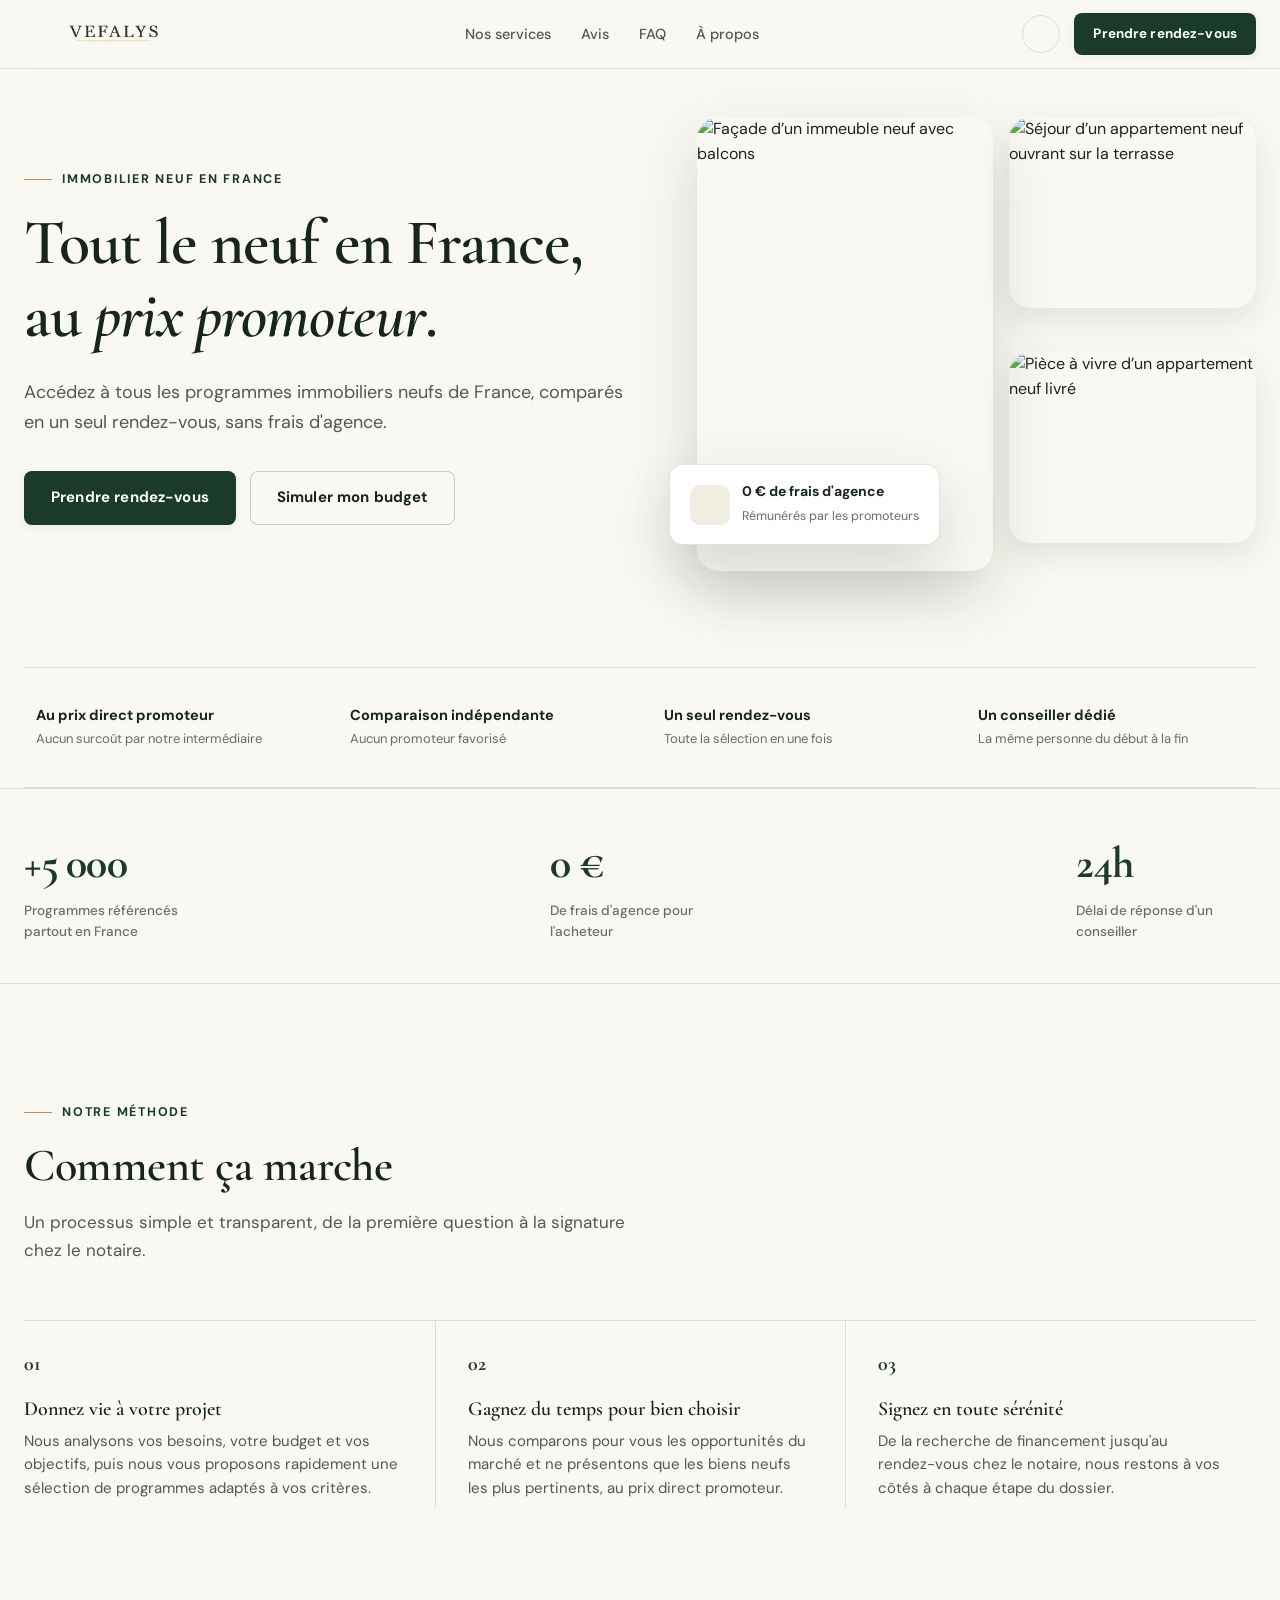
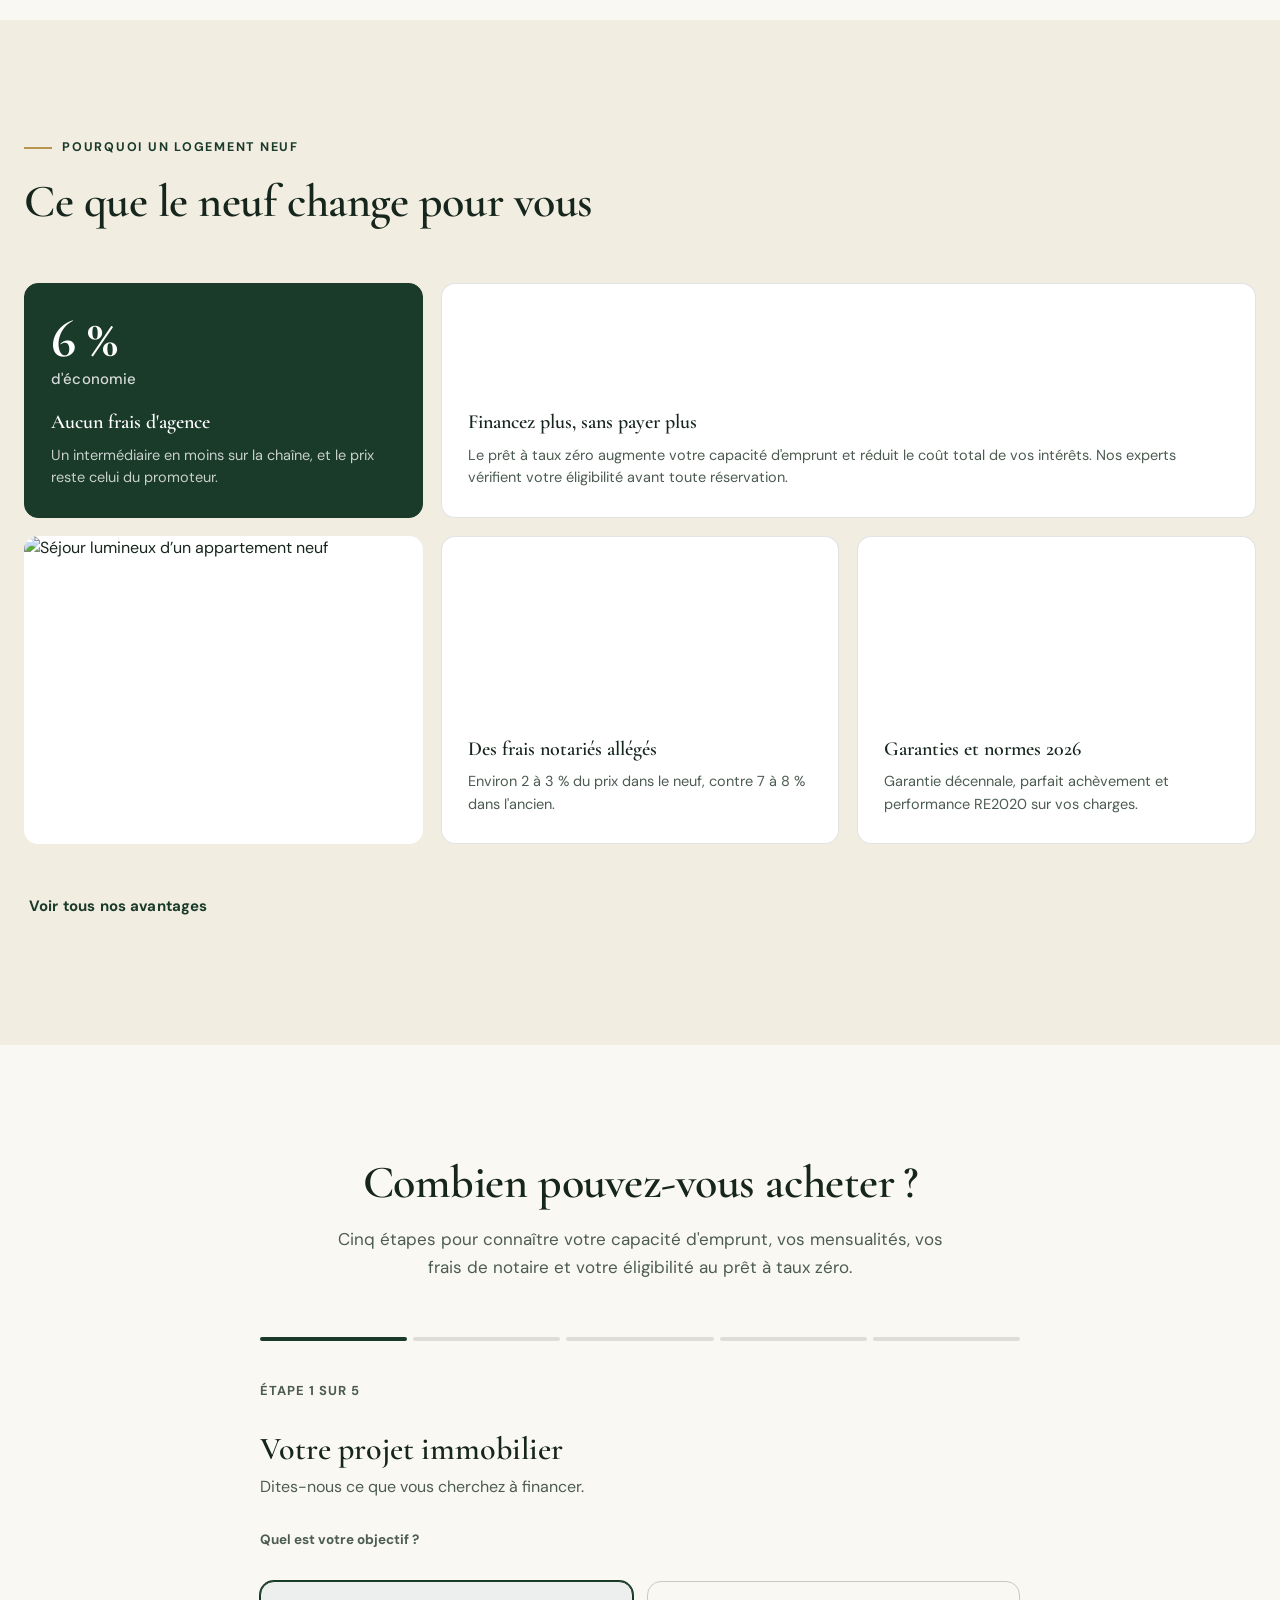
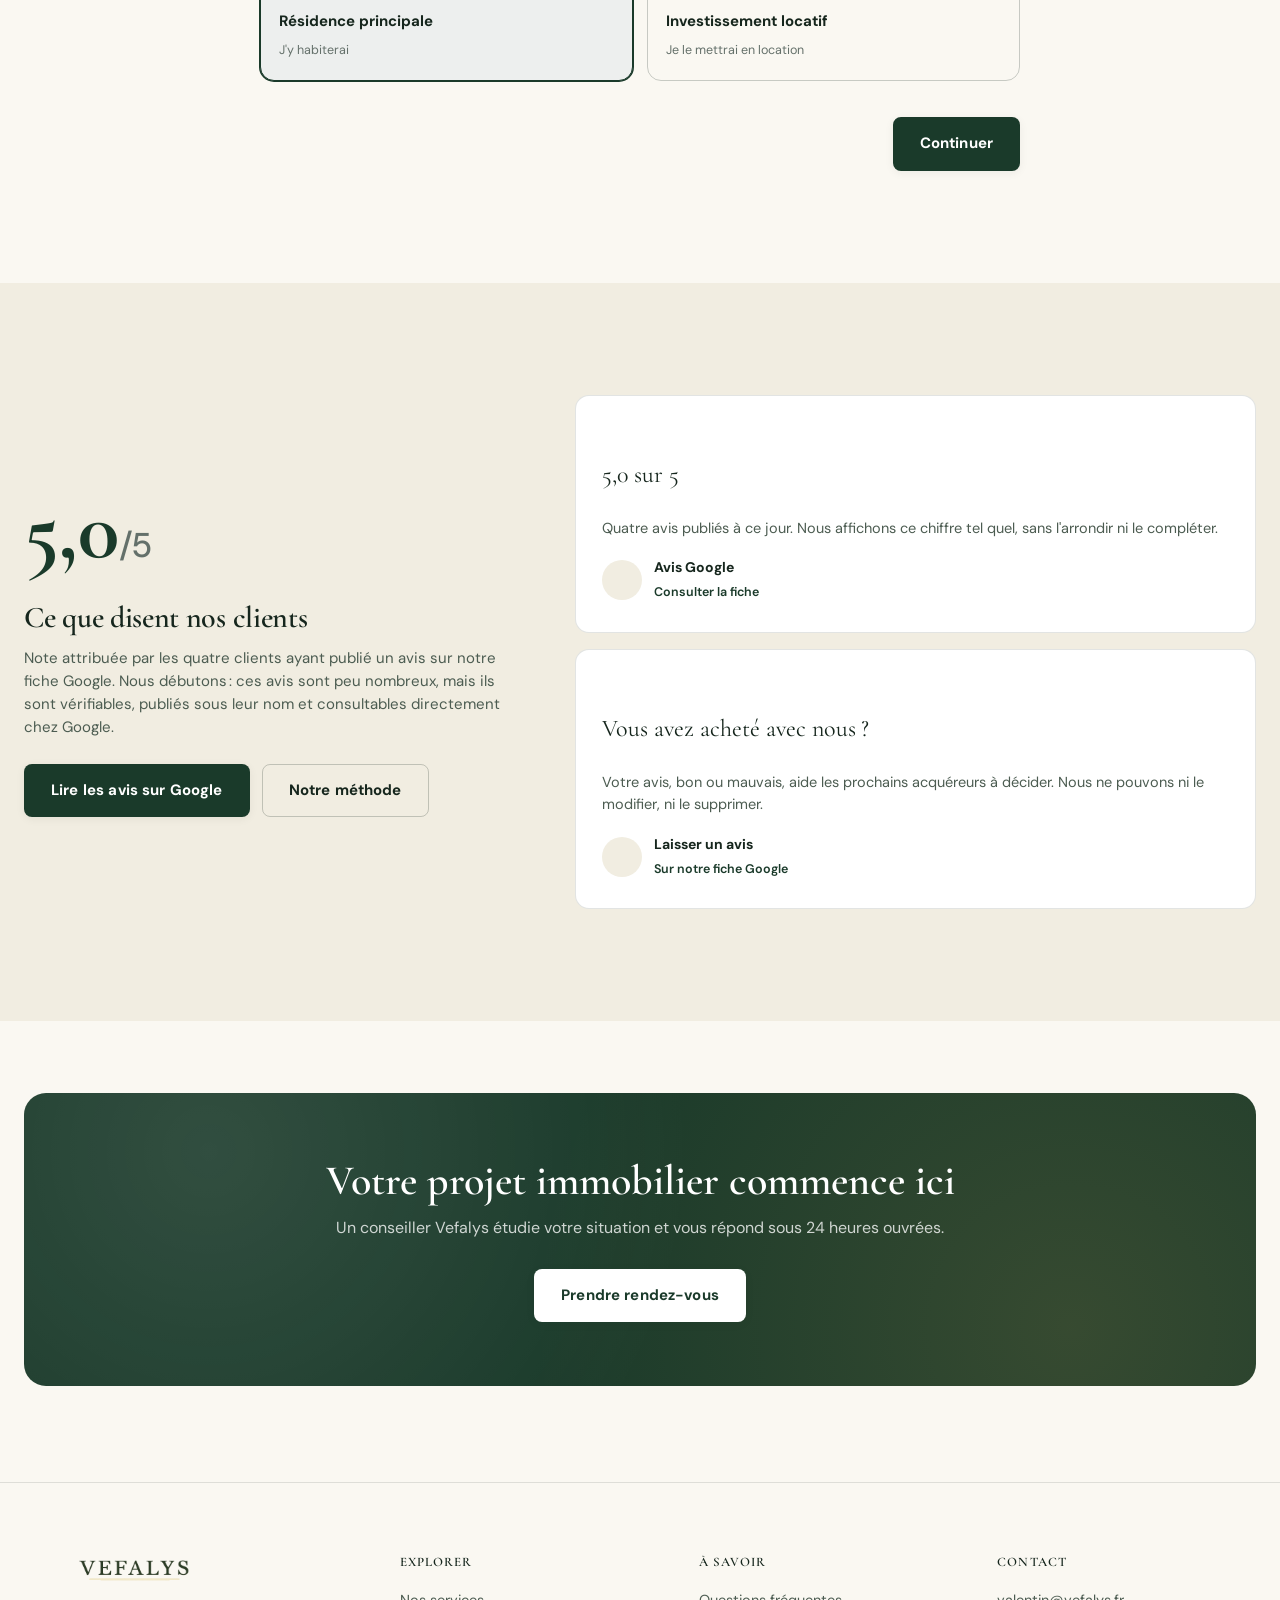
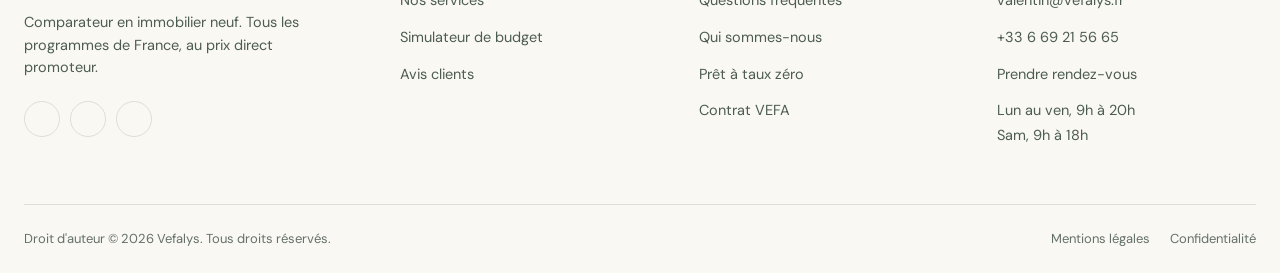
==== commit 4439adb1: "Avis : retrait des onze temoignages fabriques Le site affichait onze temoignages inventes, avec noms" ====
--- a/index.html
+++ b/index.html
@@ -18,7 +18,7 @@
 <link href="https://fonts.googleapis.com/css2?family=Cormorant+Garamond:ital,wght@0,400;0,500;0,600;0,700;1,600&family=DM+Sans:ital,opsz,wght@0,9..40,400;0,9..40,500;0,9..40,700;1,9..40,400&display=swap" rel="stylesheet">
 <link rel="stylesheet" href="https://unpkg.com/@phosphor-icons/web@2.1.1/src/regular/style.css">
 <link rel="stylesheet" href="https://unpkg.com/@phosphor-icons/web@2.1.1/src/fill/style.css">
-<link rel="stylesheet" href="assets/css/style.css?v=20261028">
+<link rel="stylesheet" href="assets/css/style.css?v=20261028b">
 <script type="application/ld+json">
 {
   "@context": "https://schema.org",
@@ -244,31 +244,34 @@
     <div class="container">
       <div class="rating-split">
         <div class="rating-block" data-reveal>
-          <div class="score">4,9<small>/5</small></div>
-          <div class="stars" aria-label="Note de 4,9 sur 5">
-            <i class="ph-fill ph-star" aria-hidden="true"></i><i class="ph-fill ph-star" aria-hidden="true"></i><i class="ph-fill ph-star" aria-hidden="true"></i><i class="ph-fill ph-star" aria-hidden="true"></i><i class="ph-fill ph-star-half" aria-hidden="true"></i>
+          <div class="score">5,0<small>/5</small></div>
+          <div class="stars" aria-label="Note de 5 sur 5">
+            <i class="ph-fill ph-star" aria-hidden="true"></i><i class="ph-fill ph-star" aria-hidden="true"></i><i class="ph-fill ph-star" aria-hidden="true"></i><i class="ph-fill ph-star" aria-hidden="true"></i><i class="ph-fill ph-star" aria-hidden="true"></i>
           </div>
           <h2 class="h-section" style="font-size: 30px; margin-bottom: 12px;">Ce que disent nos clients</h2>
-          <p>Moyenne des avis laissés par les acquéreurs accompagnés par Vefalys depuis l'ouverture du cabinet.</p>
-          <div style="margin-top: 24px;">
-            <a href="avis.html" class="btn btn-outline">Lire tous les avis</a>
+          <p>Note attribuée par les quatre clients ayant publié un avis sur notre fiche Google. Nous débutons&#8239;: ces avis sont peu nombreux, mais ils sont vérifiables, publiés sous leur nom et consultables directement chez Google.</p>
+          <div style="margin-top: 24px; display: flex; gap: 12px; flex-wrap: wrap;">
+            <a href="https://share.google/rm5UguLwizWwiDpuQ" class="btn btn-primary" target="_blank" rel="noopener">Lire les avis sur Google</a>
+            <a href="avis.html" class="btn btn-outline">Notre méthode</a>
           </div>
         </div>
         <div class="quote-stack" data-reveal-group>
           <article class="card testimonial-card">
-            <div class="stars" aria-label="5 sur 5"><i class="ph-fill ph-star"></i><i class="ph-fill ph-star"></i><i class="ph-fill ph-star"></i><i class="ph-fill ph-star"></i><i class="ph-fill ph-star"></i></div>
-            <blockquote>« Trois programmes présentés, un tableau comparatif clair, et le prix exact du promoteur. Nous avons signé en six semaines. »</blockquote>
+            <div class="stars" aria-label="Note de 5 sur 5"><i class="ph-fill ph-star"></i><i class="ph-fill ph-star"></i><i class="ph-fill ph-star"></i><i class="ph-fill ph-star"></i><i class="ph-fill ph-star"></i></div>
+            <p style="font-family:var(--font-display);font-size:24px;margin:14px 0 6px;">5,0 sur 5</p>
+            <p style="color:var(--ink-soft);font-size:14.5px;">Quatre avis publiés à ce jour. Nous affichons ce chiffre tel quel, sans l'arrondir ni le compléter.</p>
             <div class="who">
-              <span class="avatar">CL</span>
-              <div><strong>Camille Lefebvre</strong><span>Primo-accédante, Nantes</span></div>
+              <span class="avatar"><i class="ph-fill ph-google-logo" aria-hidden="true"></i></span>
+              <div><strong>Avis Google</strong><span><a href="https://share.google/rm5UguLwizWwiDpuQ" target="_blank" rel="noopener" style="color:var(--accent);font-weight:600;">Consulter la fiche</a></span></div>
             </div>
           </article>
           <article class="card testimonial-card">
-            <div class="stars" aria-label="5 sur 5"><i class="ph-fill ph-star"></i><i class="ph-fill ph-star"></i><i class="ph-fill ph-star"></i><i class="ph-fill ph-star"></i><i class="ph-fill ph-star"></i></div>
-            <blockquote>« J'ai eu le même conseiller du premier appel à la remise des clés. Pour un investissement à distance, ça change tout. »</blockquote>
+            <div class="stars" aria-label="" style="color:var(--ink-faint);"><i class="ph ph-chat-centered-text" aria-hidden="true"></i></div>
+            <p style="font-family:var(--font-display);font-size:24px;margin:14px 0 6px;">Vous avez acheté avec nous&#8239;?</p>
+            <p style="color:var(--ink-soft);font-size:14.5px;">Votre avis, bon ou mauvais, aide les prochains acquéreurs à décider. Nous ne pouvons ni le modifier, ni le supprimer.</p>
             <div class="who">
-              <span class="avatar">RM</span>
-              <div><strong>Rémi Marchand</strong><span>Investisseur locatif, Bordeaux</span></div>
+              <span class="avatar"><i class="ph ph-pencil-simple-line" aria-hidden="true"></i></span>
+              <div><strong>Laisser un avis</strong><span><a href="https://share.google/rm5UguLwizWwiDpuQ" target="_blank" rel="noopener" style="color:var(--accent);font-weight:600;">Sur notre fiche Google</a></span></div>
             </div>
           </article>
         </div>
@@ -338,8 +341,8 @@
   </div>
 </footer>
 
-<script src="assets/js/main.js?v=20261028"></script>
-<script src="assets/js/zonage-abc.js?v=20261028"></script>
-<script src="assets/js/simulateur.js?v=20261028"></script>
+<script src="assets/js/main.js?v=20261028b"></script>
+<script src="assets/js/zonage-abc.js?v=20261028b"></script>
+<script src="assets/js/simulateur.js?v=20261028b"></script>
 </body>
 </html>
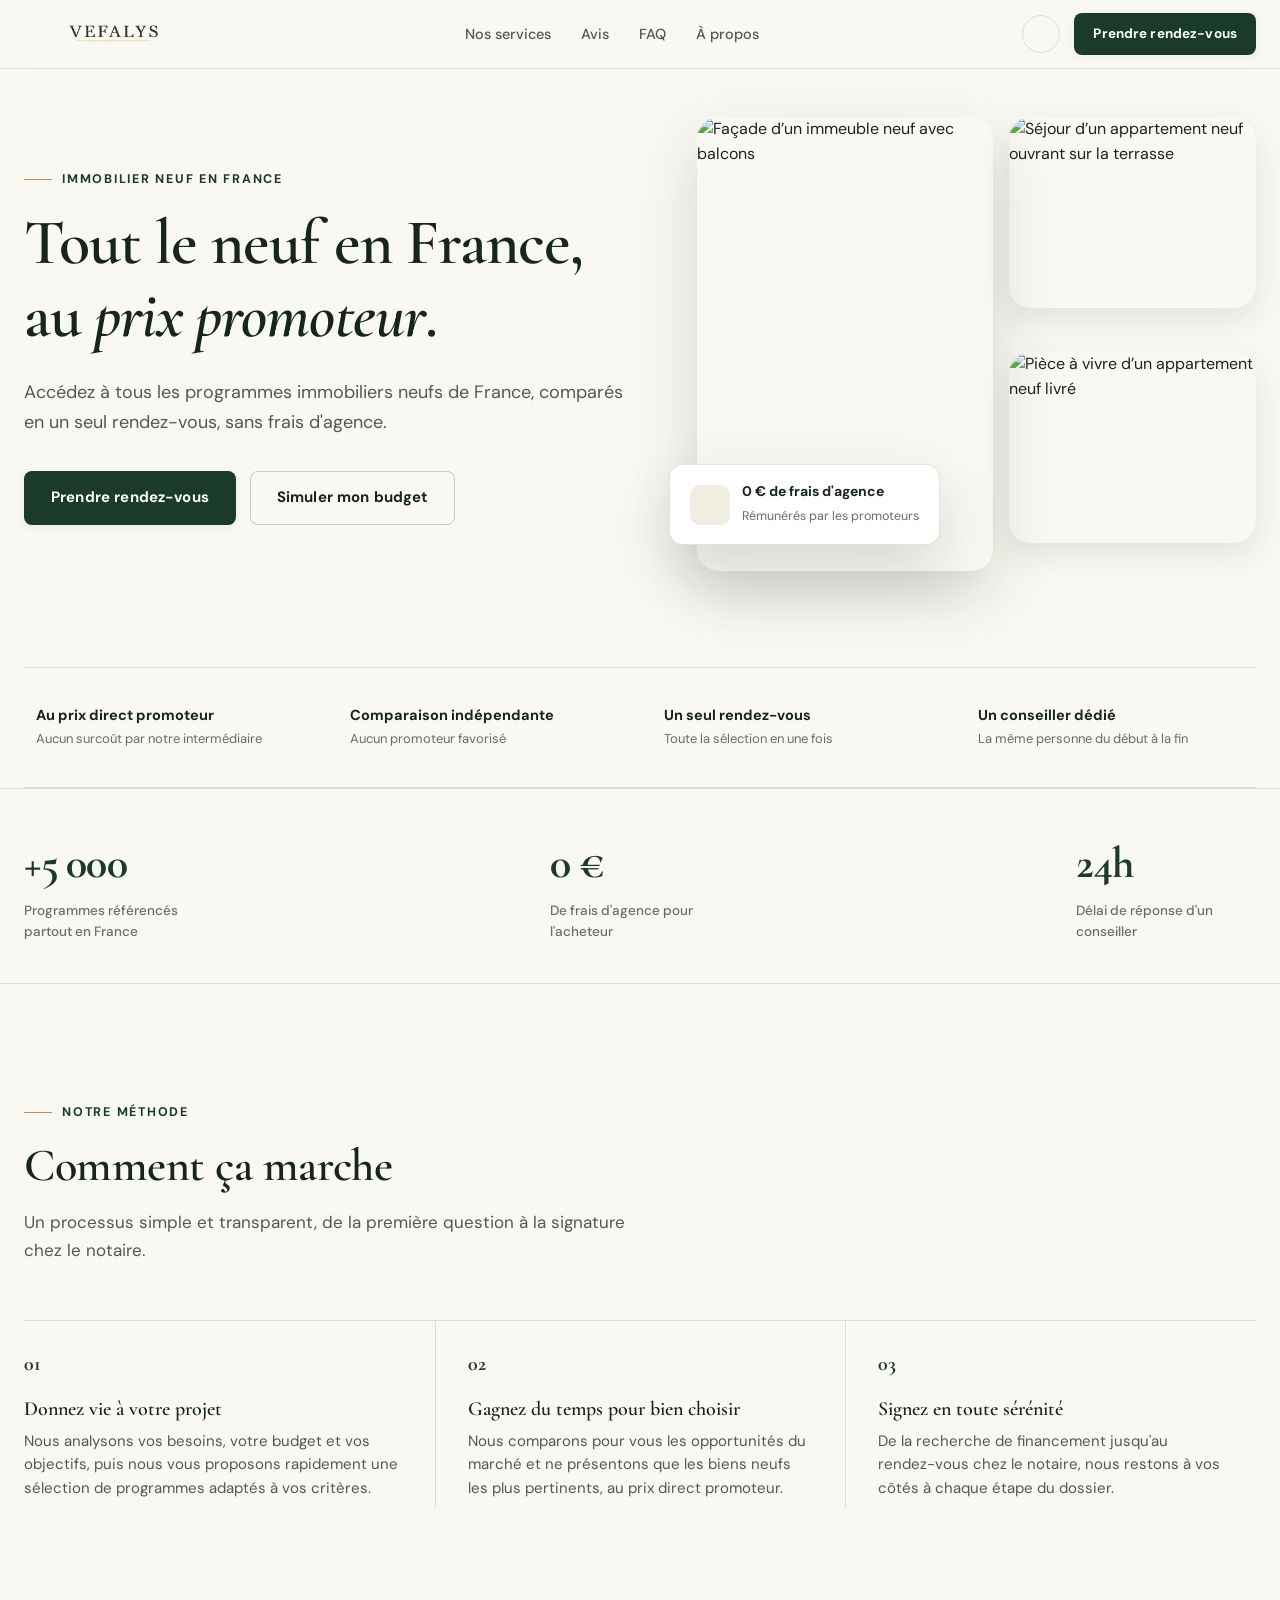
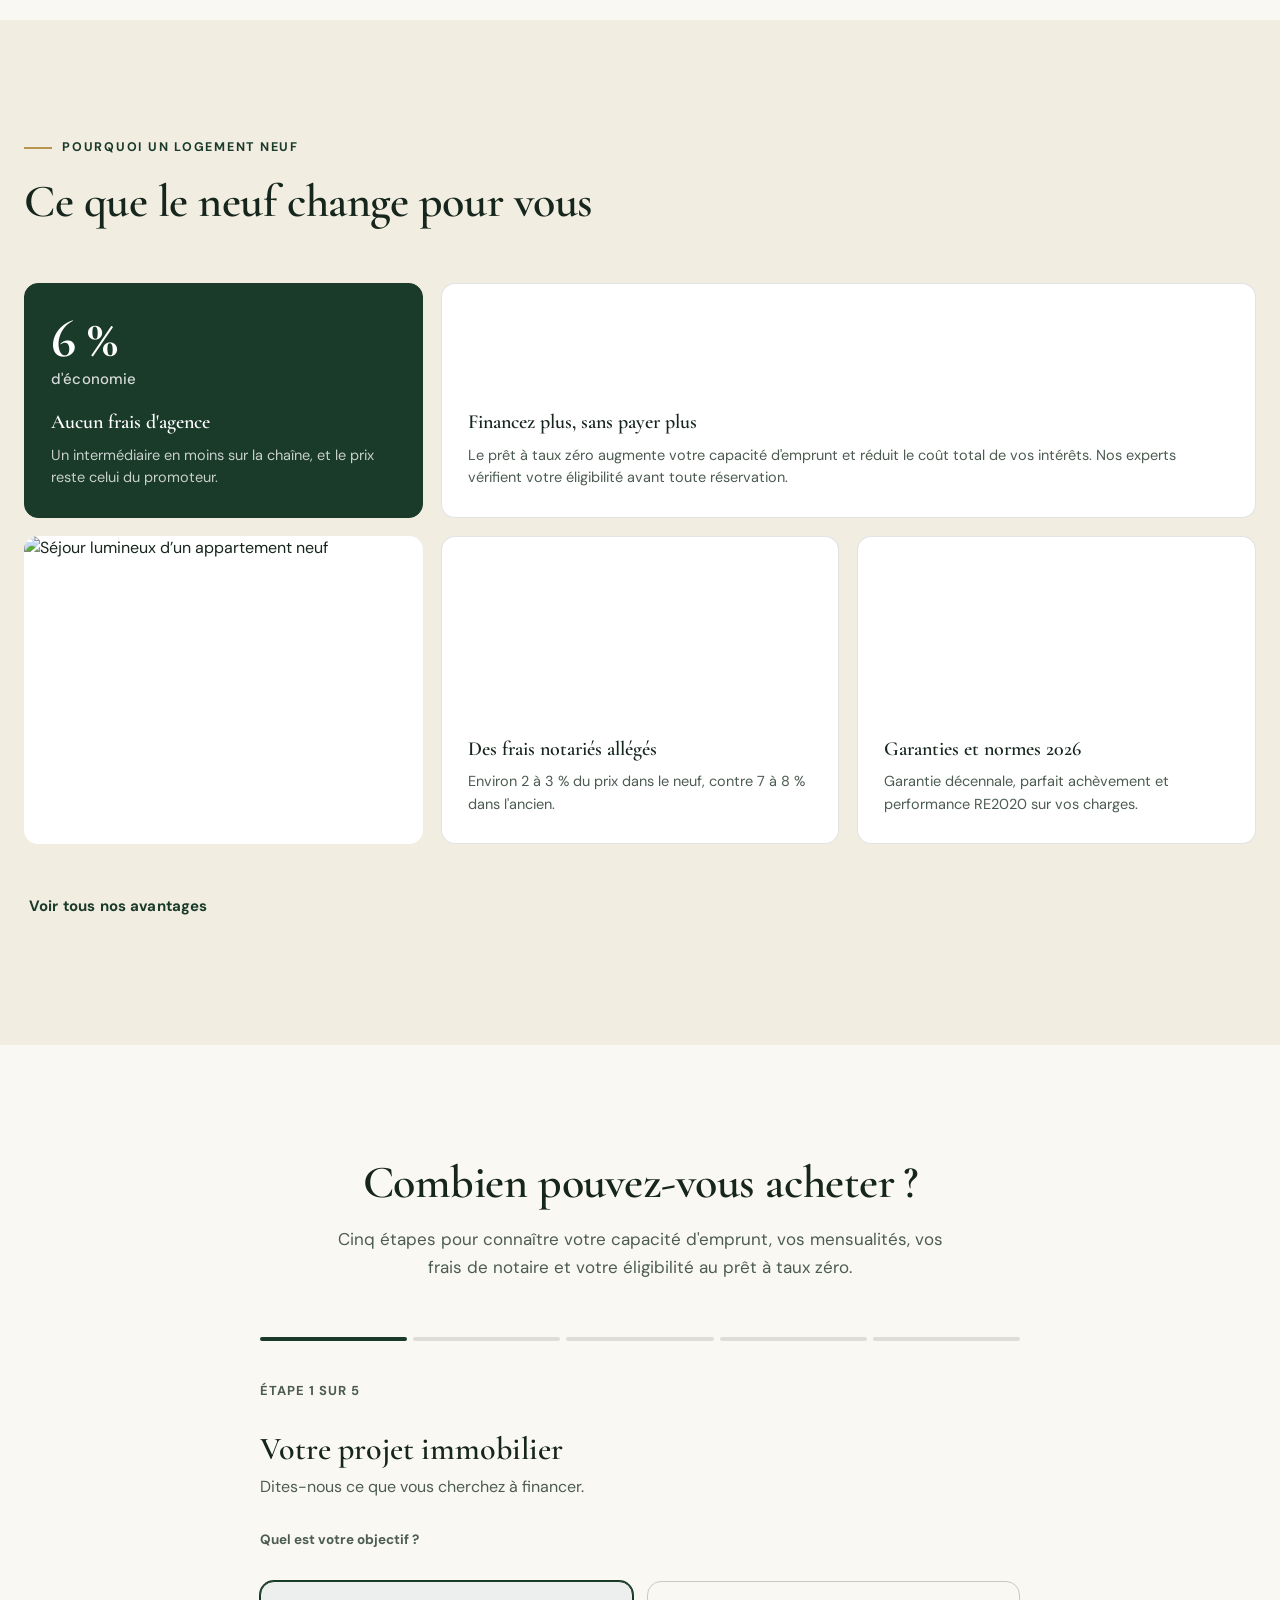
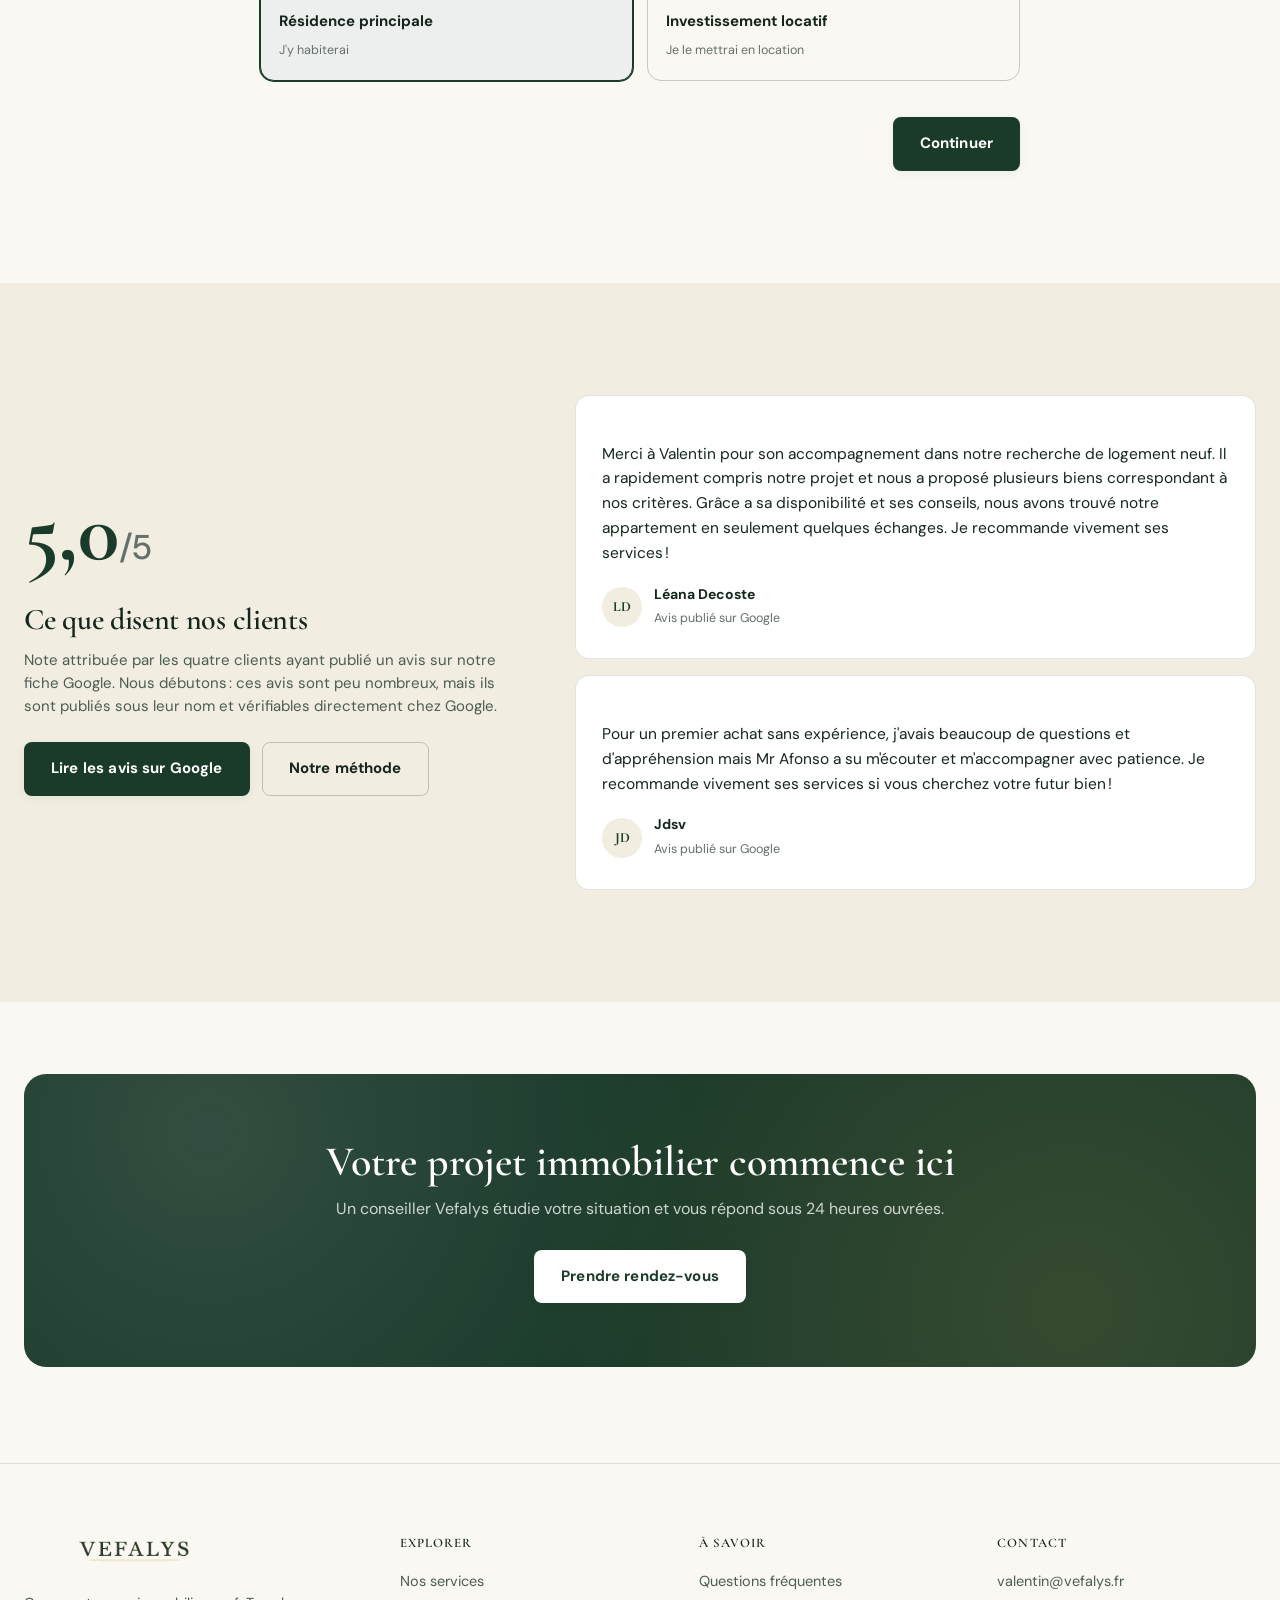
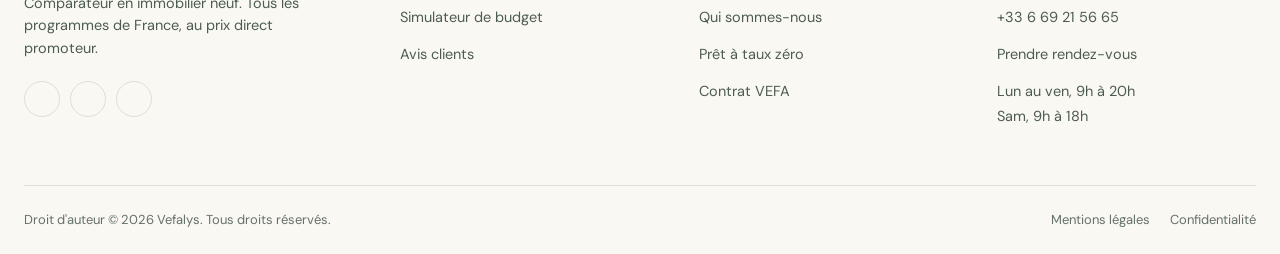
==== commit 4afaed77: "Avis : integration des quatre avis Google reels Les quatre avis de la fiche Google, transmis par Val" ====
--- a/index.html
+++ b/index.html
@@ -18,7 +18,7 @@
 <link href="https://fonts.googleapis.com/css2?family=Cormorant+Garamond:ital,wght@0,400;0,500;0,600;0,700;1,600&family=DM+Sans:ital,opsz,wght@0,9..40,400;0,9..40,500;0,9..40,700;1,9..40,400&display=swap" rel="stylesheet">
 <link rel="stylesheet" href="https://unpkg.com/@phosphor-icons/web@2.1.1/src/regular/style.css">
 <link rel="stylesheet" href="https://unpkg.com/@phosphor-icons/web@2.1.1/src/fill/style.css">
-<link rel="stylesheet" href="assets/css/style.css?v=20261028b">
+<link rel="stylesheet" href="assets/css/style.css?v=20261028c">
 <script type="application/ld+json">
 {
   "@context": "https://schema.org",
@@ -249,7 +249,7 @@
             <i class="ph-fill ph-star" aria-hidden="true"></i><i class="ph-fill ph-star" aria-hidden="true"></i><i class="ph-fill ph-star" aria-hidden="true"></i><i class="ph-fill ph-star" aria-hidden="true"></i><i class="ph-fill ph-star" aria-hidden="true"></i>
           </div>
           <h2 class="h-section" style="font-size: 30px; margin-bottom: 12px;">Ce que disent nos clients</h2>
-          <p>Note attribuée par les quatre clients ayant publié un avis sur notre fiche Google. Nous débutons&#8239;: ces avis sont peu nombreux, mais ils sont vérifiables, publiés sous leur nom et consultables directement chez Google.</p>
+          <p>Note attribuée par les quatre clients ayant publié un avis sur notre fiche Google. Nous débutons&#8239;: ces avis sont peu nombreux, mais ils sont publiés sous leur nom et vérifiables directement chez Google.</p>
           <div style="margin-top: 24px; display: flex; gap: 12px; flex-wrap: wrap;">
             <a href="https://share.google/rm5UguLwizWwiDpuQ" class="btn btn-primary" target="_blank" rel="noopener">Lire les avis sur Google</a>
             <a href="avis.html" class="btn btn-outline">Notre méthode</a>
@@ -257,21 +257,19 @@
         </div>
         <div class="quote-stack" data-reveal-group>
           <article class="card testimonial-card">
-            <div class="stars" aria-label="Note de 5 sur 5"><i class="ph-fill ph-star"></i><i class="ph-fill ph-star"></i><i class="ph-fill ph-star"></i><i class="ph-fill ph-star"></i><i class="ph-fill ph-star"></i></div>
-            <p style="font-family:var(--font-display);font-size:24px;margin:14px 0 6px;">5,0 sur 5</p>
-            <p style="color:var(--ink-soft);font-size:14.5px;">Quatre avis publiés à ce jour. Nous affichons ce chiffre tel quel, sans l'arrondir ni le compléter.</p>
+            <div class="stars" aria-label="5 sur 5"><i class="ph-fill ph-star"></i><i class="ph-fill ph-star"></i><i class="ph-fill ph-star"></i><i class="ph-fill ph-star"></i><i class="ph-fill ph-star"></i></div>
+            <blockquote cite="https://share.google/rm5UguLwizWwiDpuQ">Merci à Valentin pour son accompagnement dans notre recherche de logement neuf. Il a rapidement compris notre projet et nous a proposé plusieurs biens correspondant à nos critères. Grâce a sa disponibilité et ses conseils, nous avons trouvé notre appartement en seulement quelques échanges. Je recommande vivement ses services&#8239;!</blockquote>
             <div class="who">
-              <span class="avatar"><i class="ph-fill ph-google-logo" aria-hidden="true"></i></span>
-              <div><strong>Avis Google</strong><span><a href="https://share.google/rm5UguLwizWwiDpuQ" target="_blank" rel="noopener" style="color:var(--accent);font-weight:600;">Consulter la fiche</a></span></div>
+              <span class="avatar">LD</span>
+              <div><strong>Léana Decoste</strong><span>Avis publié sur Google</span></div>
             </div>
           </article>
           <article class="card testimonial-card">
-            <div class="stars" aria-label="" style="color:var(--ink-faint);"><i class="ph ph-chat-centered-text" aria-hidden="true"></i></div>
-            <p style="font-family:var(--font-display);font-size:24px;margin:14px 0 6px;">Vous avez acheté avec nous&#8239;?</p>
-            <p style="color:var(--ink-soft);font-size:14.5px;">Votre avis, bon ou mauvais, aide les prochains acquéreurs à décider. Nous ne pouvons ni le modifier, ni le supprimer.</p>
+            <div class="stars" aria-label="5 sur 5"><i class="ph-fill ph-star"></i><i class="ph-fill ph-star"></i><i class="ph-fill ph-star"></i><i class="ph-fill ph-star"></i><i class="ph-fill ph-star"></i></div>
+            <blockquote cite="https://share.google/rm5UguLwizWwiDpuQ">Pour un premier achat sans expérience, j'avais beaucoup de questions et d'appréhension mais Mr Afonso a su m'écouter et m'accompagner avec patience. Je recommande vivement ses services si vous cherchez votre futur bien&#8239;!</blockquote>
             <div class="who">
-              <span class="avatar"><i class="ph ph-pencil-simple-line" aria-hidden="true"></i></span>
-              <div><strong>Laisser un avis</strong><span><a href="https://share.google/rm5UguLwizWwiDpuQ" target="_blank" rel="noopener" style="color:var(--accent);font-weight:600;">Sur notre fiche Google</a></span></div>
+              <span class="avatar">JD</span>
+              <div><strong>Jdsv</strong><span>Avis publié sur Google</span></div>
             </div>
           </article>
         </div>
@@ -341,8 +339,8 @@
   </div>
 </footer>
 
-<script src="assets/js/main.js?v=20261028b"></script>
-<script src="assets/js/zonage-abc.js?v=20261028b"></script>
-<script src="assets/js/simulateur.js?v=20261028b"></script>
+<script src="assets/js/main.js?v=20261028c"></script>
+<script src="assets/js/zonage-abc.js?v=20261028c"></script>
+<script src="assets/js/simulateur.js?v=20261028c"></script>
 </body>
 </html>
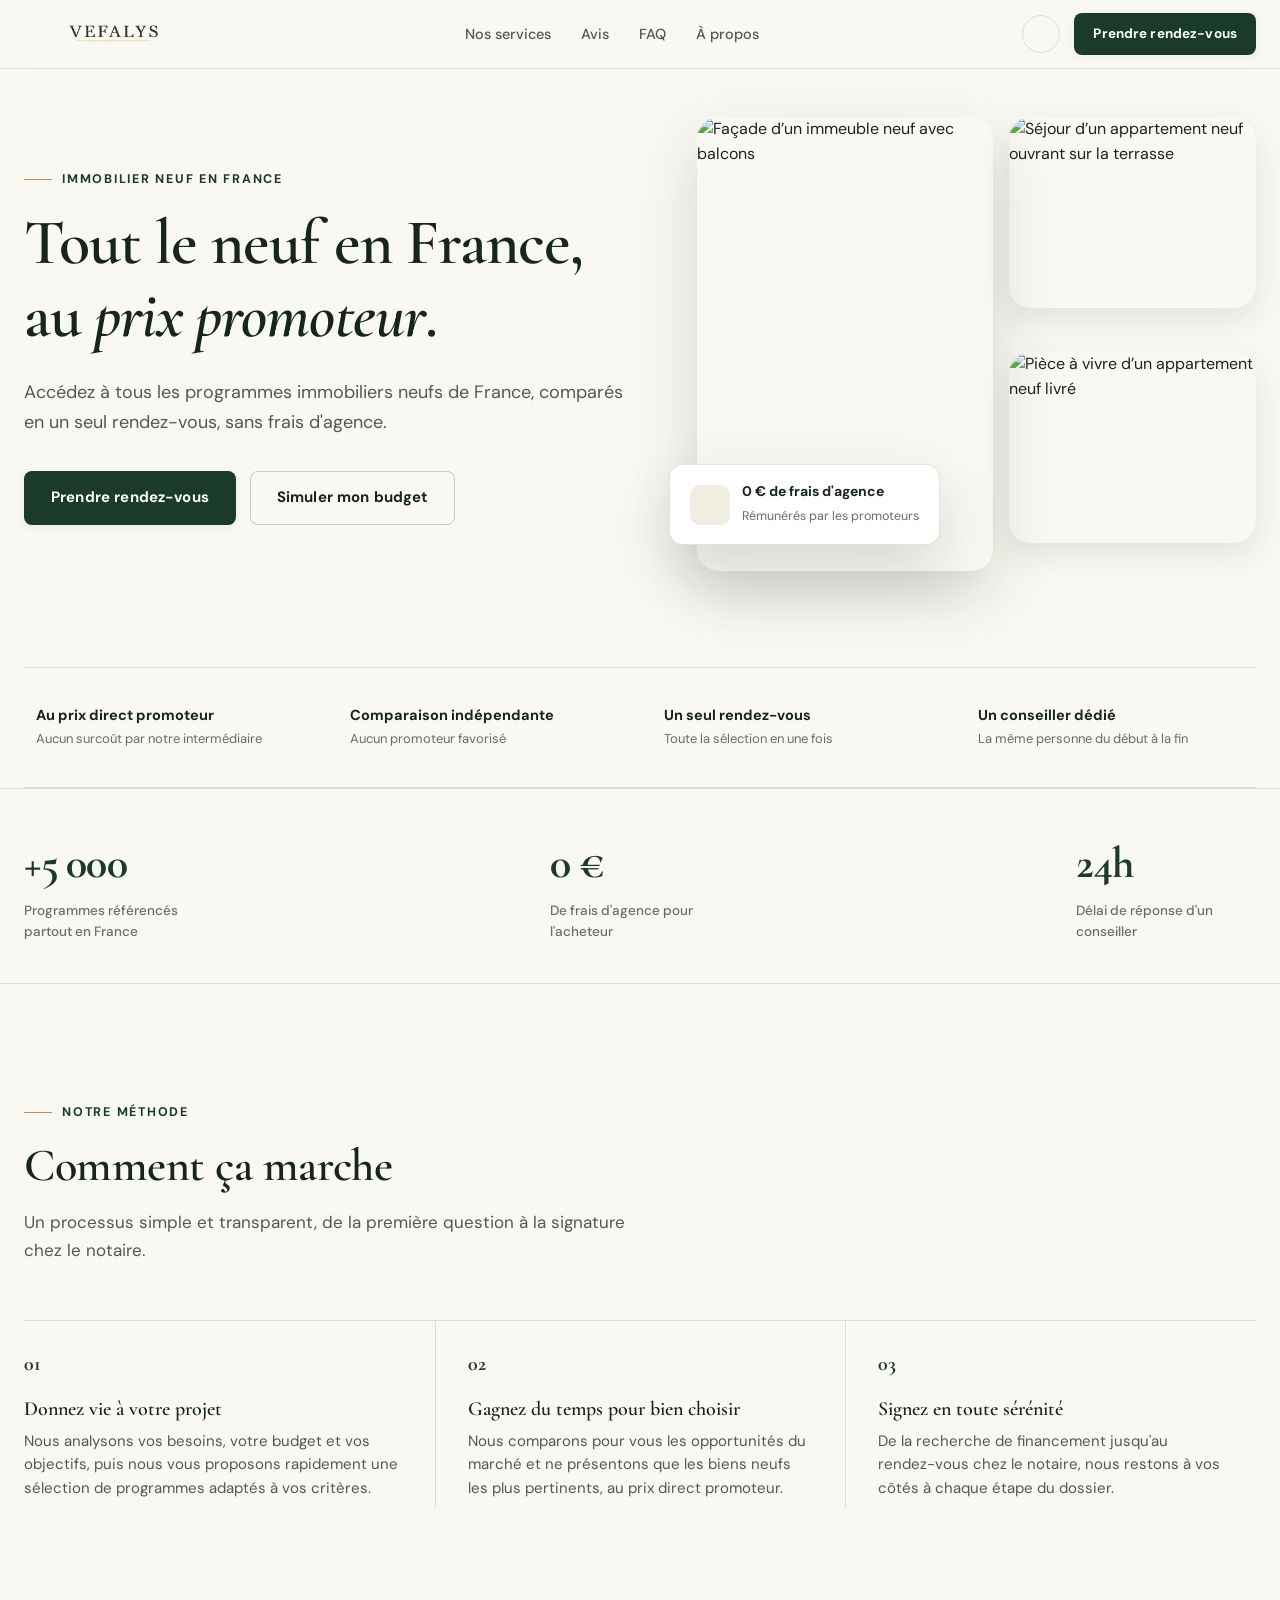
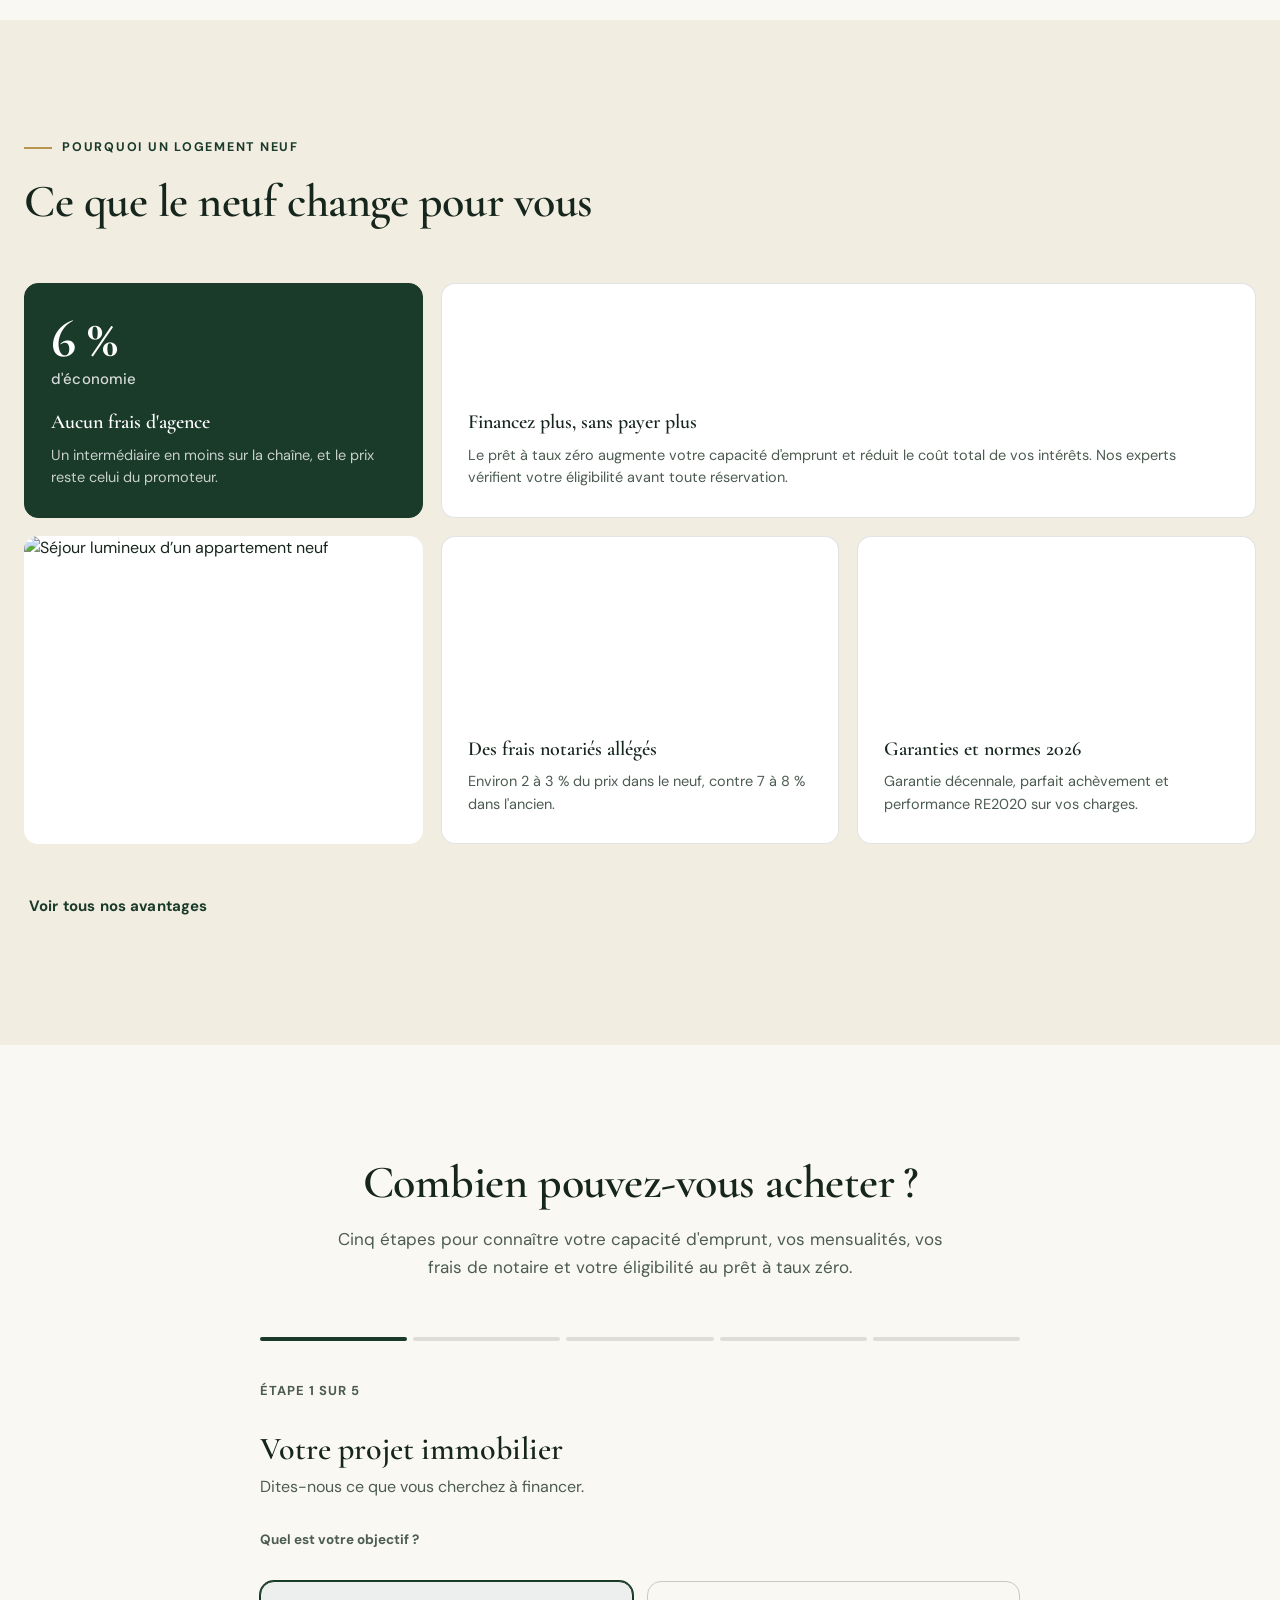
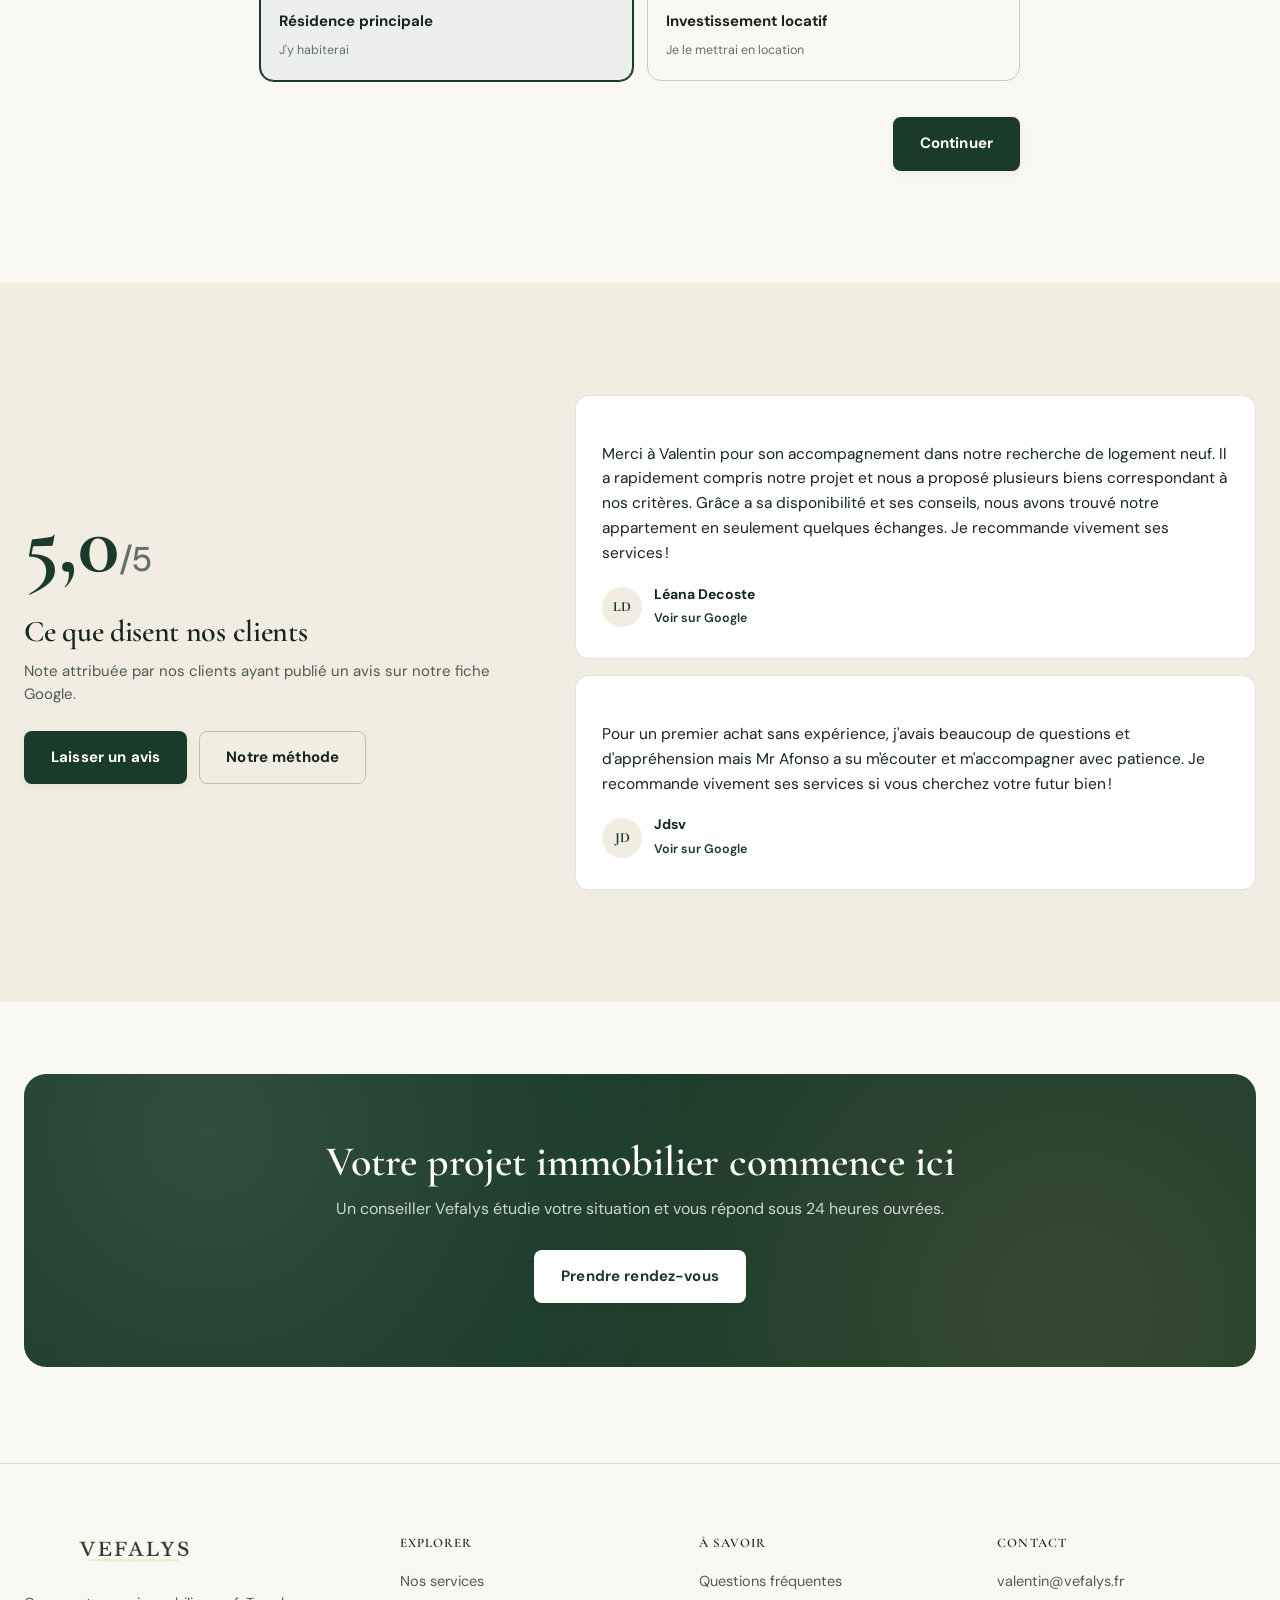
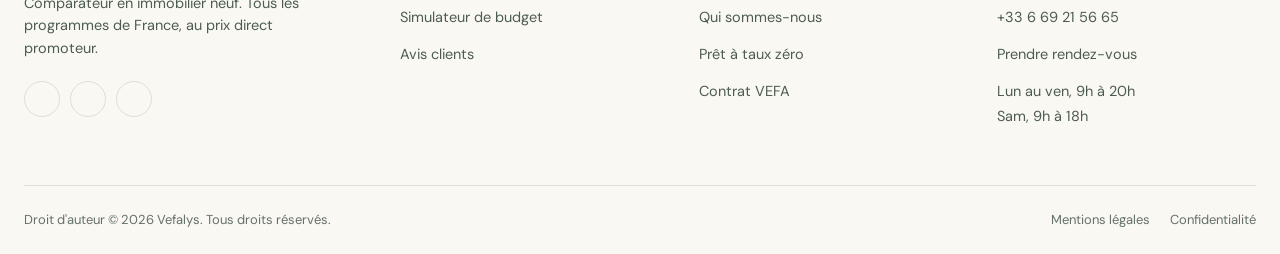
==== commit a502d413: "Avis : cartes cliquables et bouton d'invitation sur l'accueil Le bloc de note de l'accueil annonce «" ====
--- a/index.html
+++ b/index.html
@@ -18,7 +18,7 @@
 <link href="https://fonts.googleapis.com/css2?family=Cormorant+Garamond:ital,wght@0,400;0,500;0,600;0,700;1,600&family=DM+Sans:ital,opsz,wght@0,9..40,400;0,9..40,500;0,9..40,700;1,9..40,400&display=swap" rel="stylesheet">
 <link rel="stylesheet" href="https://unpkg.com/@phosphor-icons/web@2.1.1/src/regular/style.css">
 <link rel="stylesheet" href="https://unpkg.com/@phosphor-icons/web@2.1.1/src/fill/style.css">
-<link rel="stylesheet" href="assets/css/style.css?v=20261028c">
+<link rel="stylesheet" href="assets/css/style.css?v=20261028d">
 <script type="application/ld+json">
 {
   "@context": "https://schema.org",
@@ -249,27 +249,27 @@
             <i class="ph-fill ph-star" aria-hidden="true"></i><i class="ph-fill ph-star" aria-hidden="true"></i><i class="ph-fill ph-star" aria-hidden="true"></i><i class="ph-fill ph-star" aria-hidden="true"></i><i class="ph-fill ph-star" aria-hidden="true"></i>
           </div>
           <h2 class="h-section" style="font-size: 30px; margin-bottom: 12px;">Ce que disent nos clients</h2>
-          <p>Note attribuée par les quatre clients ayant publié un avis sur notre fiche Google. Nous débutons&#8239;: ces avis sont peu nombreux, mais ils sont publiés sous leur nom et vérifiables directement chez Google.</p>
+          <p>Note attribuée par nos clients ayant publié un avis sur notre fiche Google.</p>
           <div style="margin-top: 24px; display: flex; gap: 12px; flex-wrap: wrap;">
-            <a href="https://share.google/rm5UguLwizWwiDpuQ" class="btn btn-primary" target="_blank" rel="noopener">Lire les avis sur Google</a>
+            <a href="https://share.google/rm5UguLwizWwiDpuQ" class="btn btn-primary" target="_blank" rel="noopener">Laisser un avis</a>
             <a href="avis.html" class="btn btn-outline">Notre méthode</a>
           </div>
         </div>
         <div class="quote-stack" data-reveal-group>
-          <article class="card testimonial-card">
+          <article class="card testimonial-card is-link">
             <div class="stars" aria-label="5 sur 5"><i class="ph-fill ph-star"></i><i class="ph-fill ph-star"></i><i class="ph-fill ph-star"></i><i class="ph-fill ph-star"></i><i class="ph-fill ph-star"></i></div>
             <blockquote cite="https://share.google/rm5UguLwizWwiDpuQ">Merci à Valentin pour son accompagnement dans notre recherche de logement neuf. Il a rapidement compris notre projet et nous a proposé plusieurs biens correspondant à nos critères. Grâce a sa disponibilité et ses conseils, nous avons trouvé notre appartement en seulement quelques échanges. Je recommande vivement ses services&#8239;!</blockquote>
             <div class="who">
               <span class="avatar">LD</span>
-              <div><strong>Léana Decoste</strong><span>Avis publié sur Google</span></div>
+              <div><strong>Léana Decoste</strong><a class="card-link" href="https://share.google/rm5UguLwizWwiDpuQ" target="_blank" rel="noopener" aria-label="Lire l'avis de Léana Decoste sur Google">Voir sur Google</a></div>
             </div>
           </article>
-          <article class="card testimonial-card">
+          <article class="card testimonial-card is-link">
             <div class="stars" aria-label="5 sur 5"><i class="ph-fill ph-star"></i><i class="ph-fill ph-star"></i><i class="ph-fill ph-star"></i><i class="ph-fill ph-star"></i><i class="ph-fill ph-star"></i></div>
             <blockquote cite="https://share.google/rm5UguLwizWwiDpuQ">Pour un premier achat sans expérience, j'avais beaucoup de questions et d'appréhension mais Mr Afonso a su m'écouter et m'accompagner avec patience. Je recommande vivement ses services si vous cherchez votre futur bien&#8239;!</blockquote>
             <div class="who">
               <span class="avatar">JD</span>
-              <div><strong>Jdsv</strong><span>Avis publié sur Google</span></div>
+              <div><strong>Jdsv</strong><a class="card-link" href="https://share.google/rm5UguLwizWwiDpuQ" target="_blank" rel="noopener" aria-label="Lire l'avis de Jdsv sur Google">Voir sur Google</a></div>
             </div>
           </article>
         </div>
@@ -339,8 +339,8 @@
   </div>
 </footer>
 
-<script src="assets/js/main.js?v=20261028c"></script>
-<script src="assets/js/zonage-abc.js?v=20261028c"></script>
-<script src="assets/js/simulateur.js?v=20261028c"></script>
+<script src="assets/js/main.js?v=20261028d"></script>
+<script src="assets/js/zonage-abc.js?v=20261028d"></script>
+<script src="assets/js/simulateur.js?v=20261028d"></script>
 </body>
 </html>
--- a/assets/css/style.css
+++ b/assets/css/style.css
@@ -547,6 +547,27 @@
 }
 .testimonial-card .who strong { display: block; font-size: 14px; }
 .testimonial-card .who span { font-size: 12.5px; color: var(--ink-faint); }
+
+/* Carte d'avis cliquable : le lien porte un nom court et lisible, et sa zone
+   de clic est etendue a toute la carte par un calque. */
+.testimonial-card.is-link { position: relative; }
+.testimonial-card.is-link .card-link {
+  font-size: 12.5px;
+  color: var(--accent);
+  font-weight: 600;
+}
+.testimonial-card.is-link .card-link::after {
+  content: "";
+  position: absolute;
+  inset: 0;
+  border-radius: inherit;
+}
+.testimonial-card.is-link:hover { border-color: var(--accent); }
+.testimonial-card.is-link:focus-within {
+  border-color: var(--accent);
+  box-shadow: 0 0 0 4px color-mix(in srgb, var(--accent) 18%, transparent);
+}
+.testimonial-card.is-link:hover .card-link { text-decoration: underline; }
 
 .empty-state {
   text-align: center;
